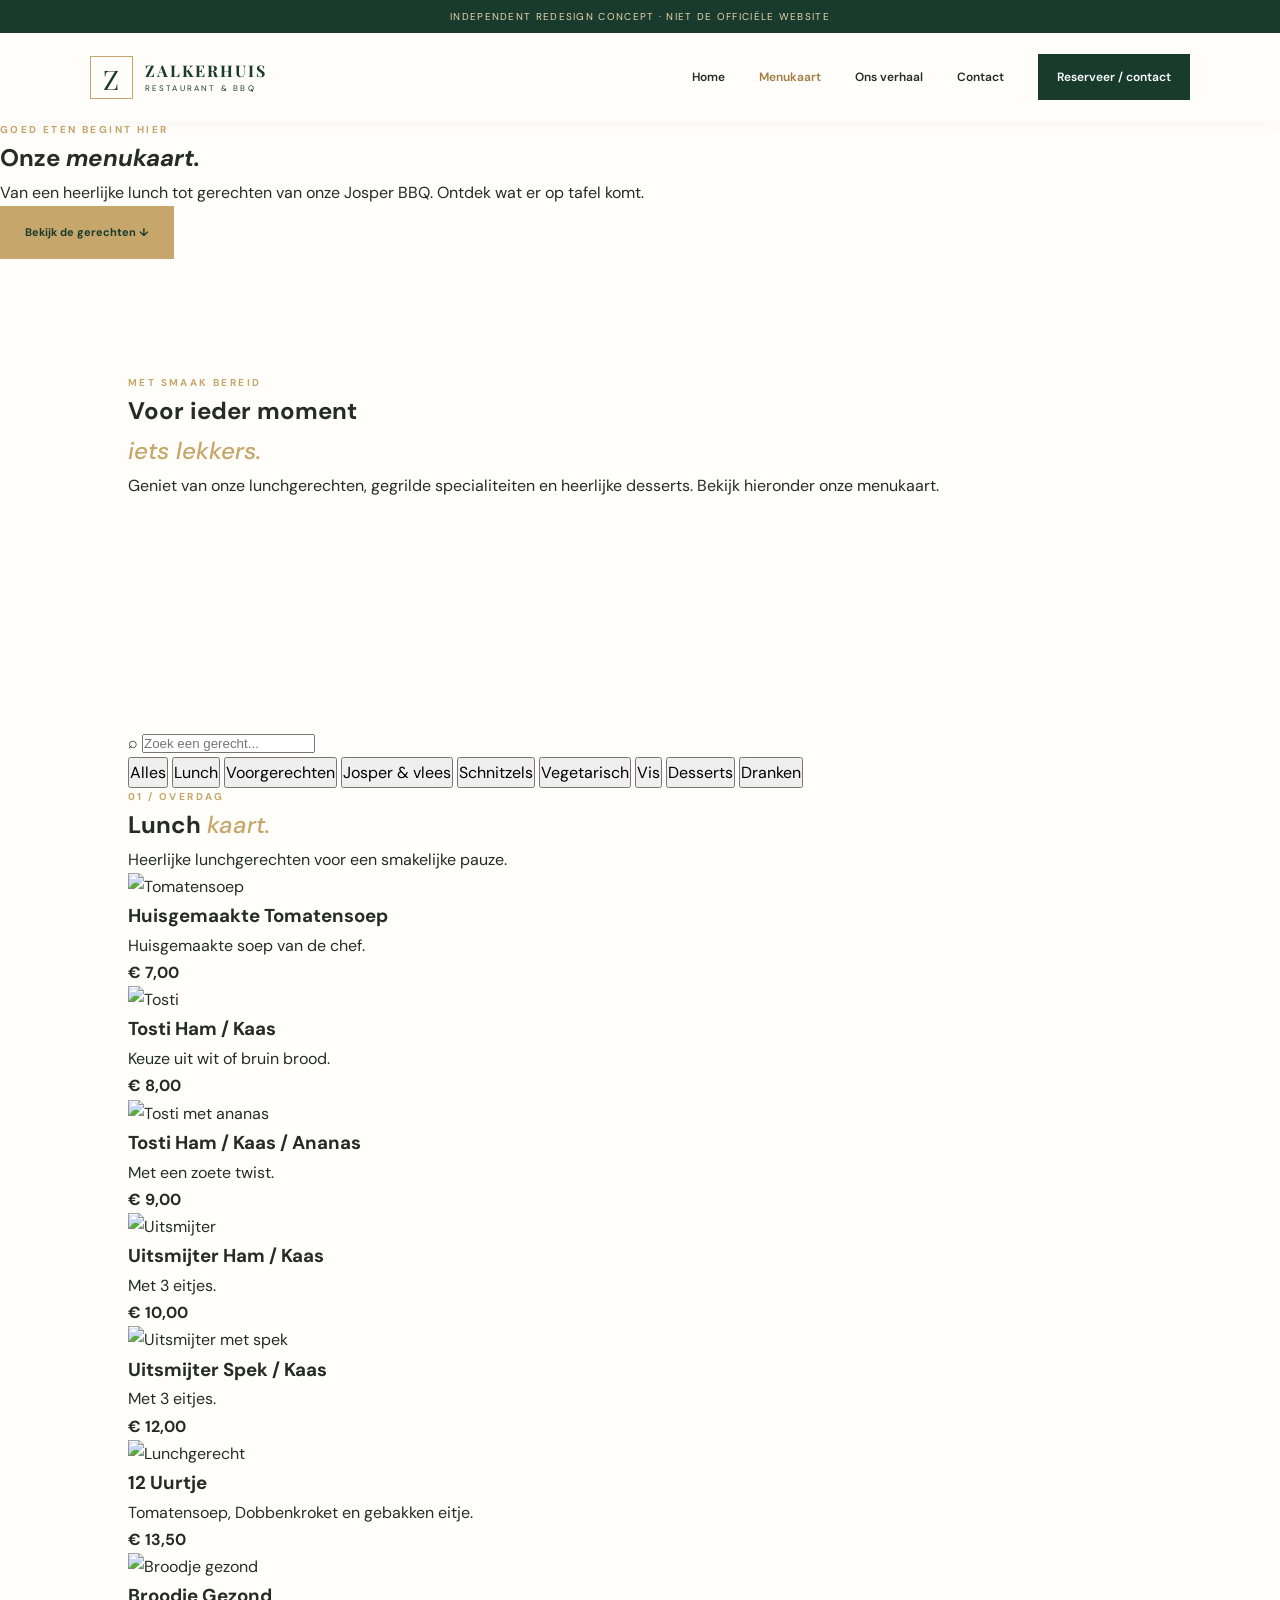
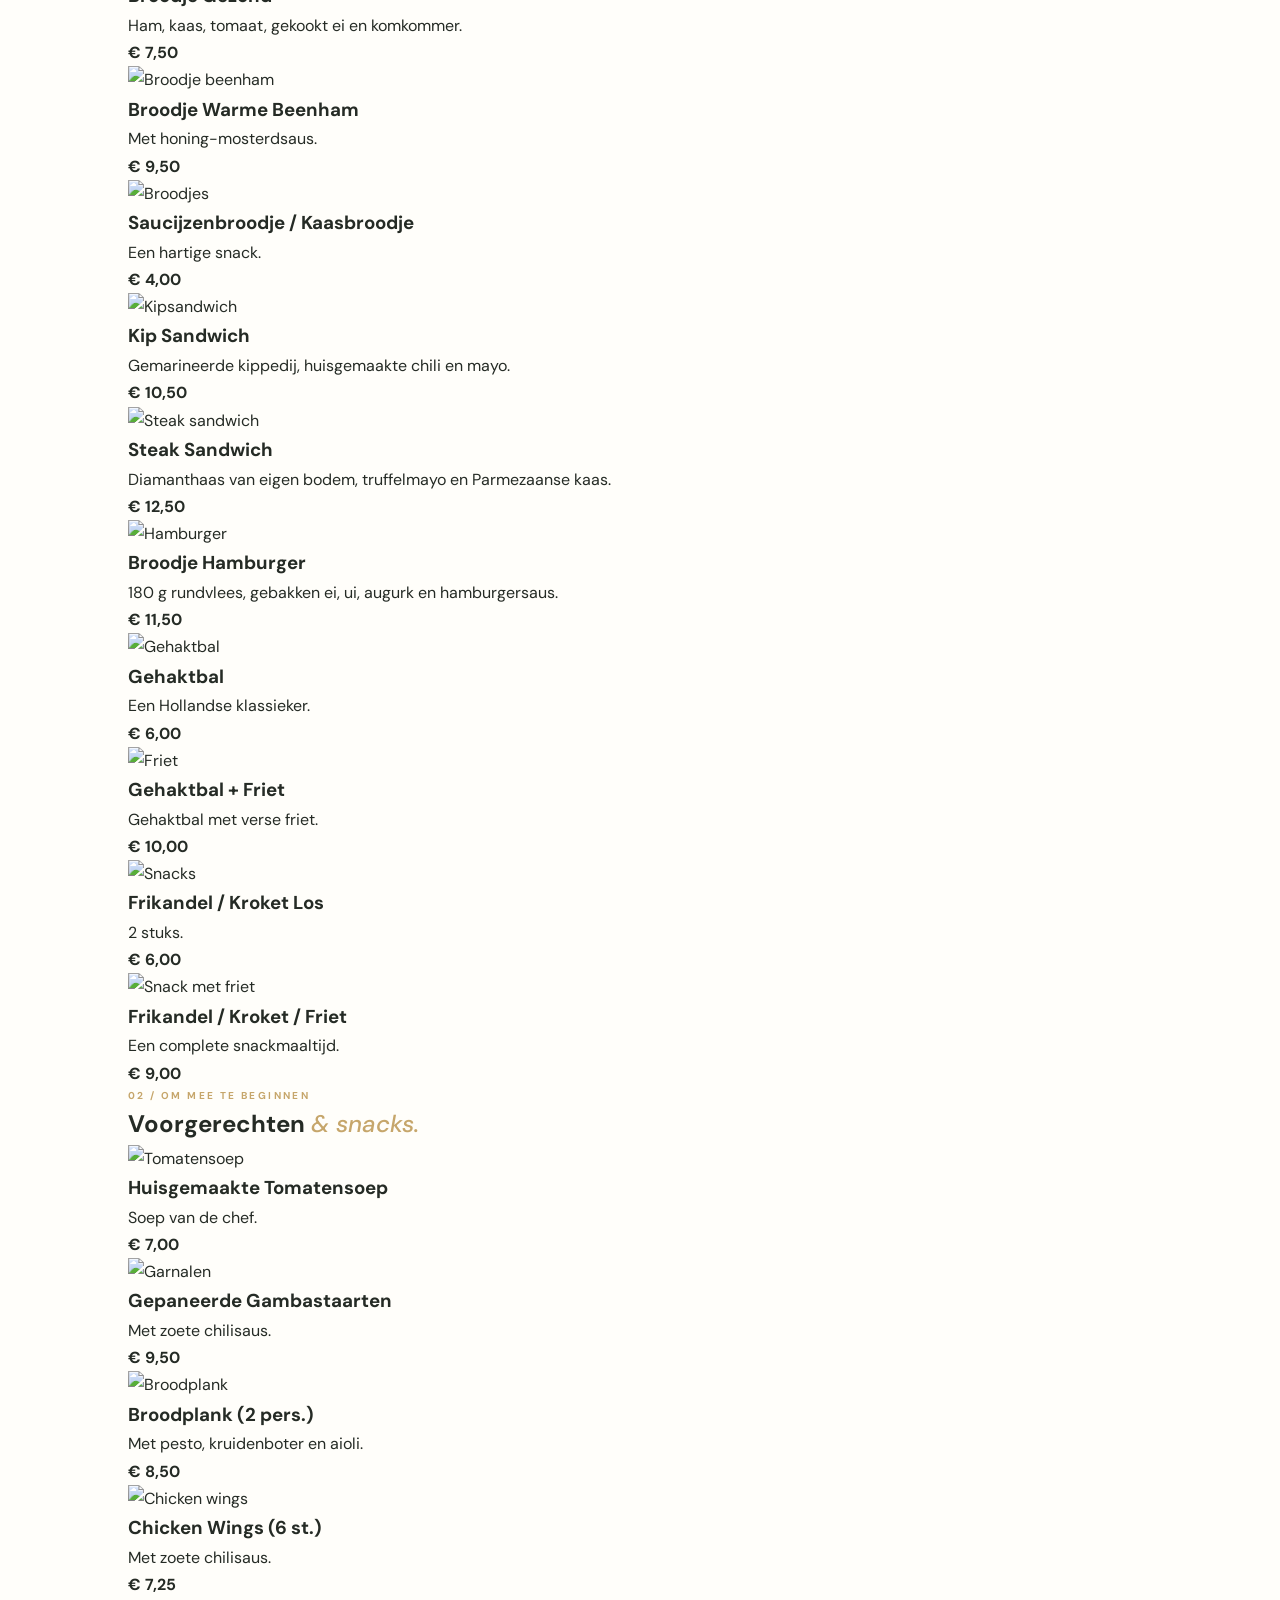
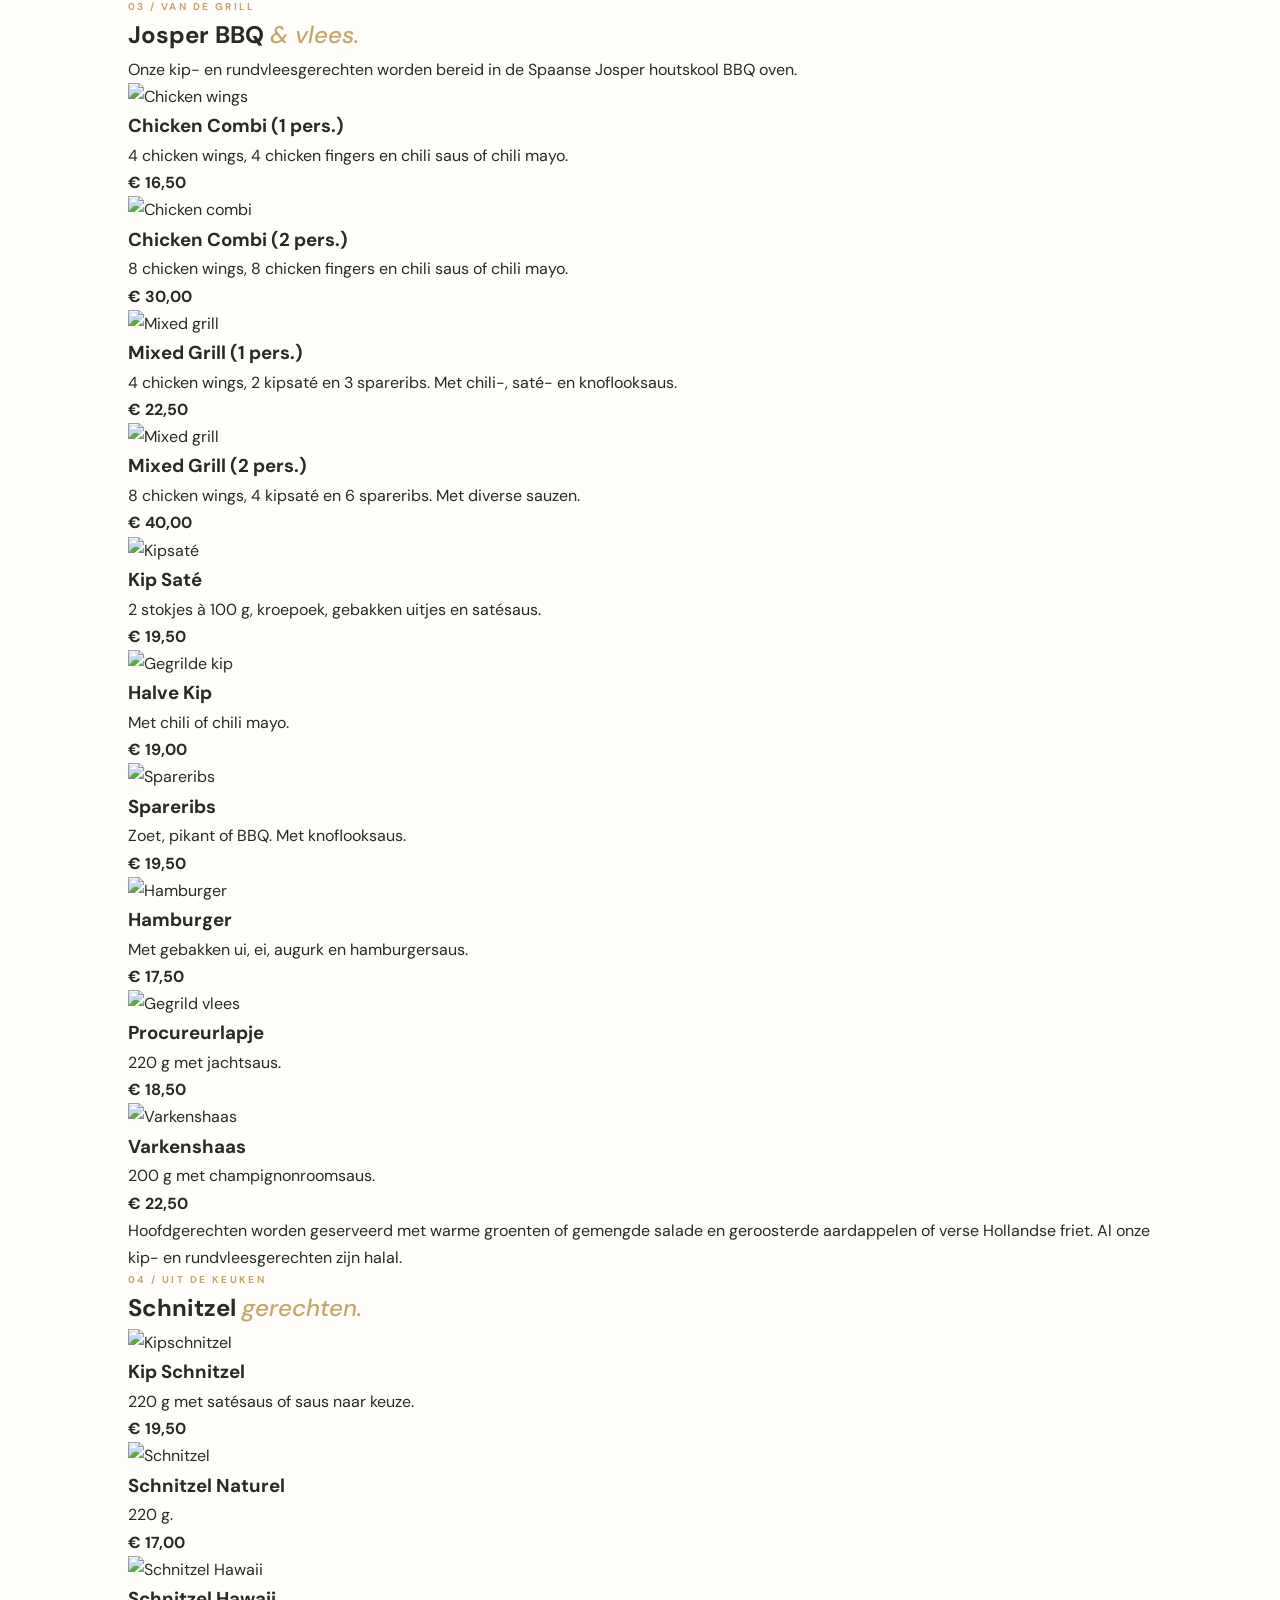
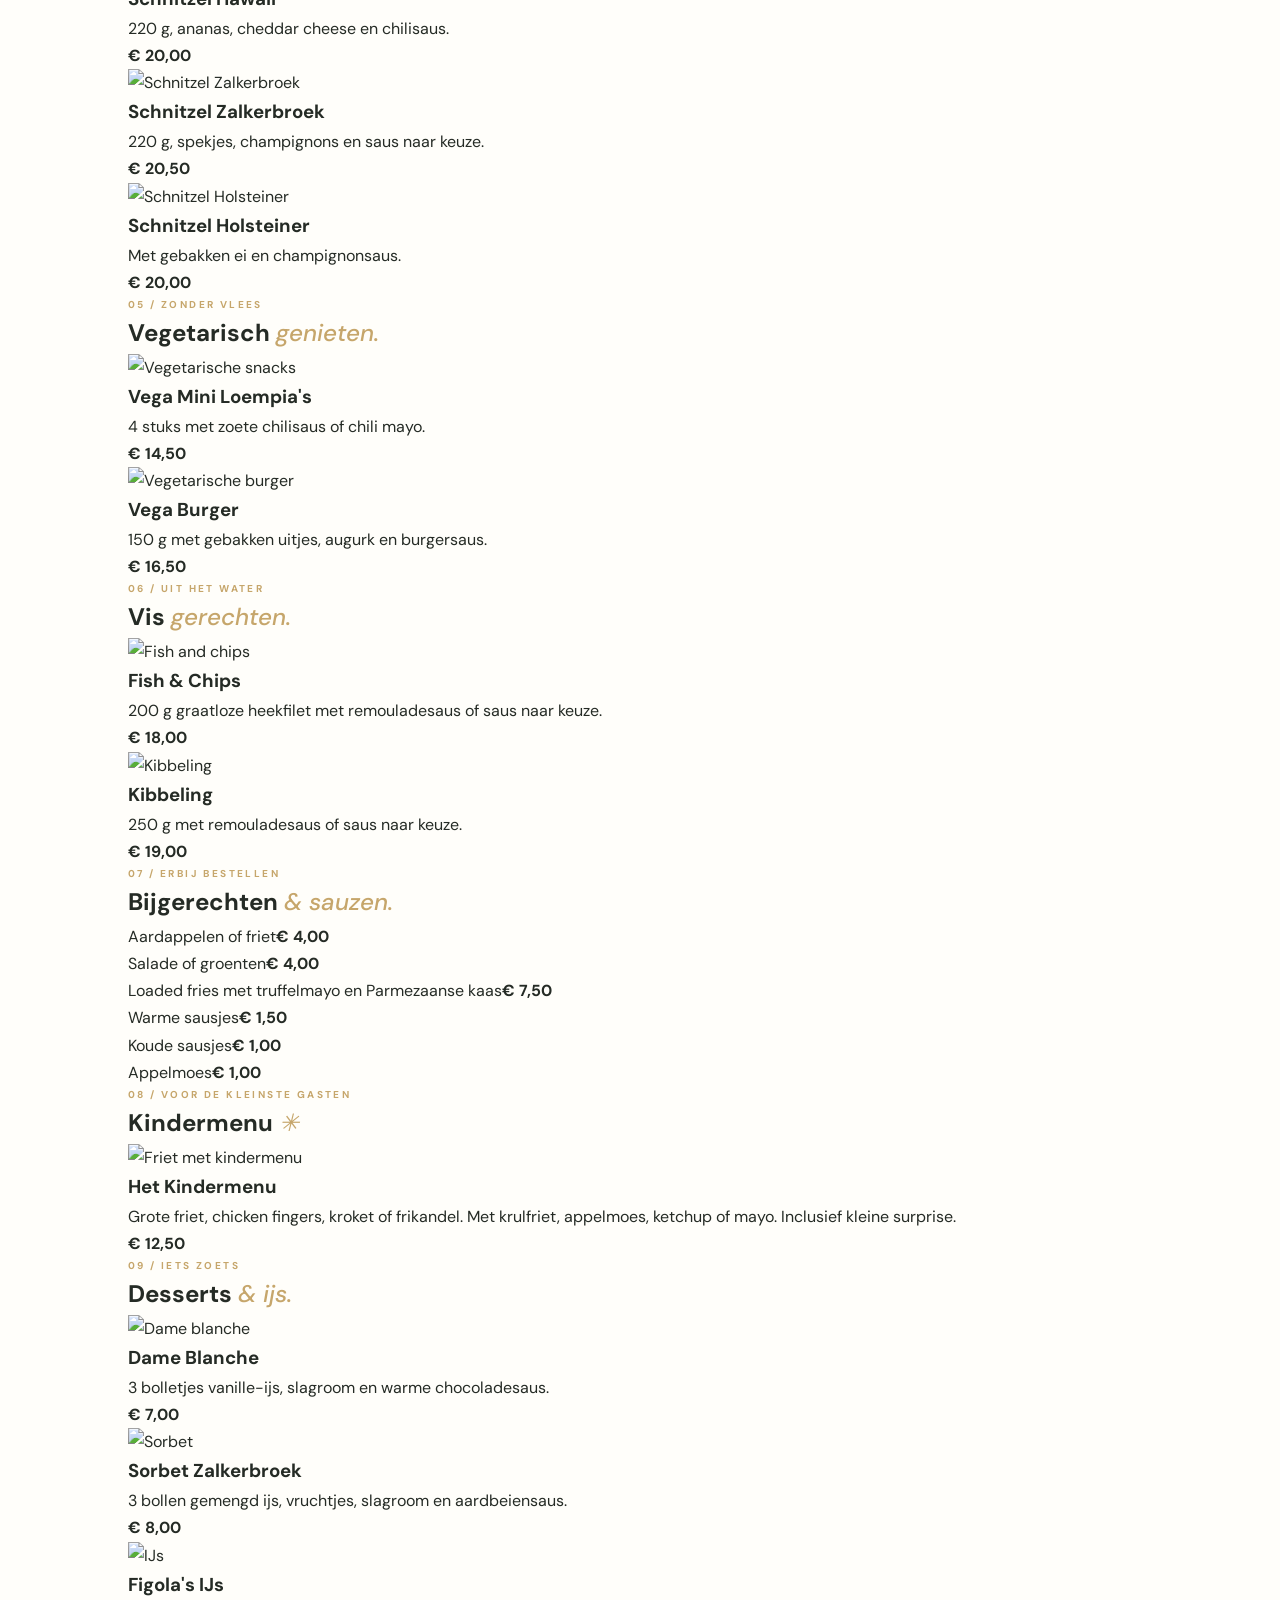
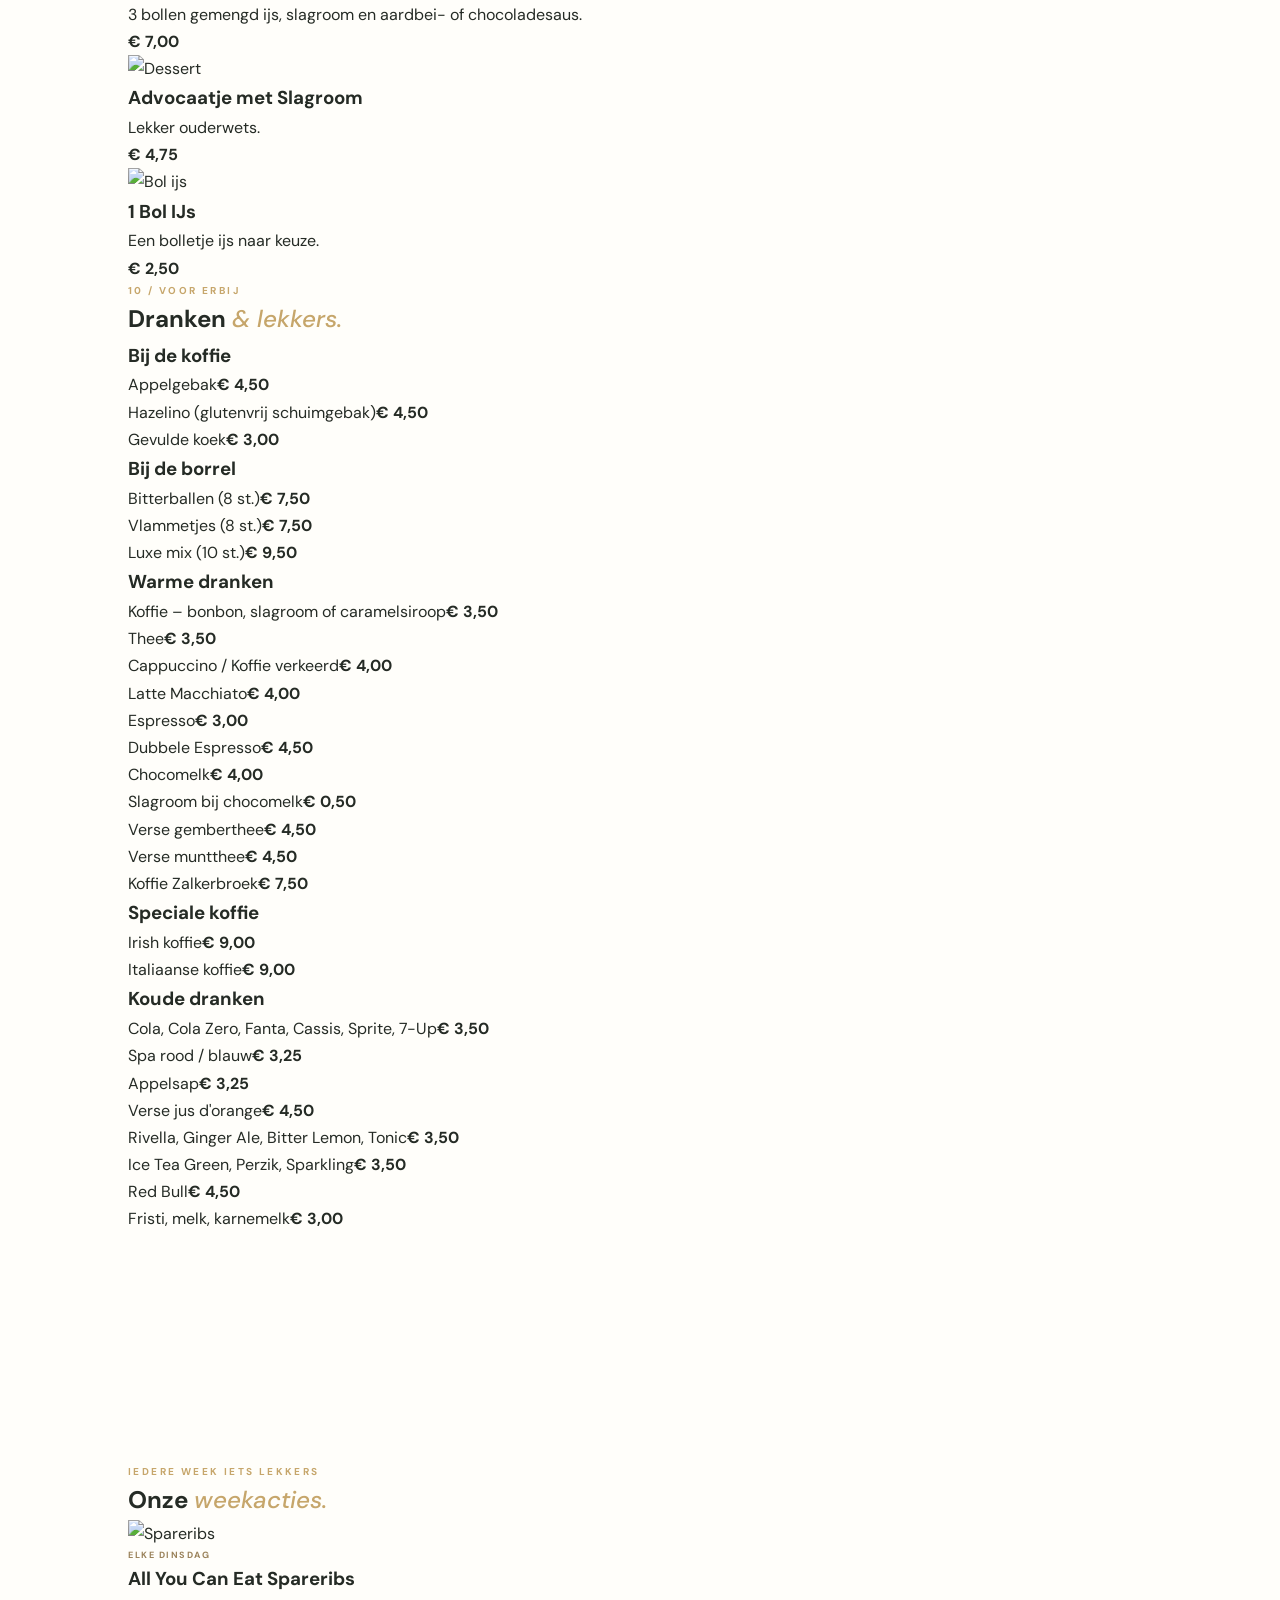
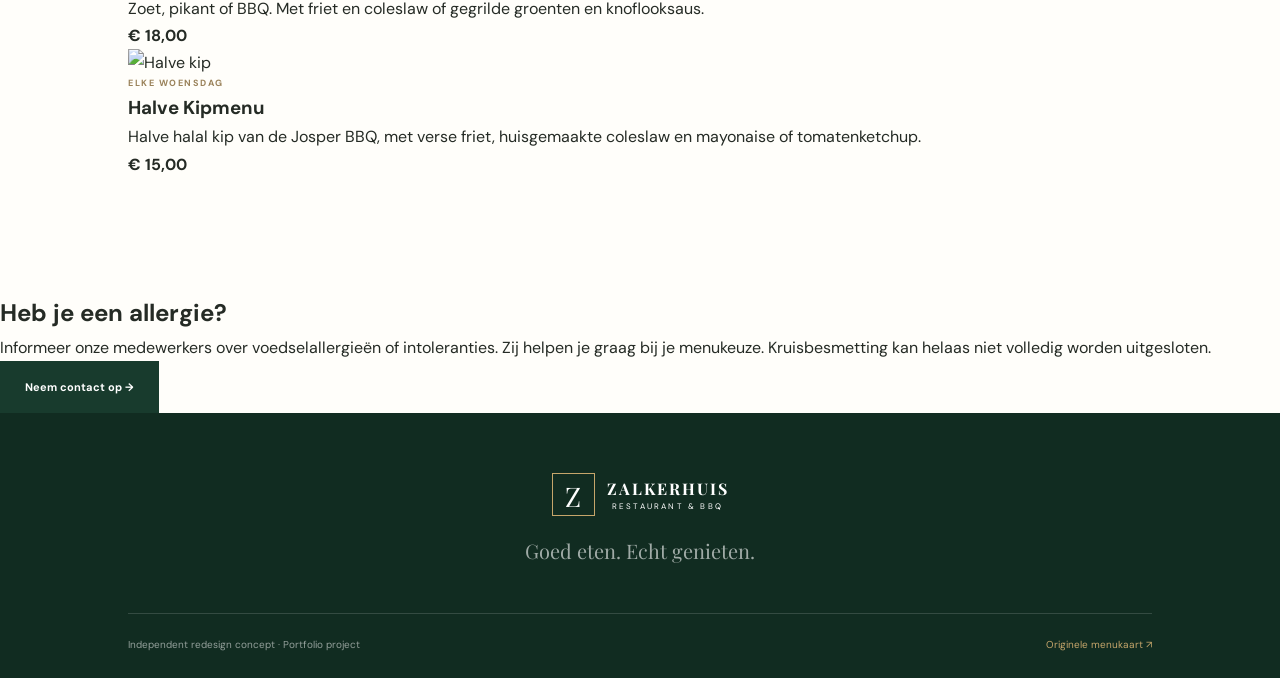
==== menu.html @ 1374c0dd "Create menu.html" ====
<!DOCTYPE html>
<html lang="nl">
<head>
  <meta charset="UTF-8">
  <meta name="viewport" content="width=device-width, initial-scale=1.0">
  <meta name="theme-color" content="#183b2d">
  <meta name="description" content="Bekijk de menukaart van Restaurant Zalkerhuis in Zalk. Lunch, Josper BBQ, schnitzels, vis en desserts.">
  <title>Menukaart | Zalkerhuis</title>

  <link rel="preconnect" href="https://fonts.googleapis.com">
  <link rel="preconnect" href="https://fonts.gstatic.com" crossorigin>
  <link href="https://fonts.googleapis.com/css2?family=DM+Sans:wght@400;500;600;700&family=Playfair+Display:wght@500;600;700&display=swap" rel="stylesheet">

  <link rel="stylesheet" href="css/style.css">
  <script src="js/script.js" defer></script>
</head>

<body>

  <div class="concept-notice">
    Independent redesign concept · Niet de officiële website
  </div>

  <header class="header">
    <a href="index.html" class="logo">
      <span class="logo-mark">Z</span>
      <span class="logo-text">
        <strong>ZALKERHUIS</strong>
        <small>RESTAURANT & BBQ</small>
      </span>
    </a>

    <button class="menu-toggle" aria-label="Menu openen"
      aria-expanded="false" aria-controls="navigation">
      <span></span>
      <span></span>
    </button>

    <nav class="navigation" id="navigation">
      <a href="index.html">Home</a>
      <a href="menu.html" class="active">Menukaart</a>
      <a href="about.html">Ons verhaal</a>
      <a href="contact.html">Contact</a>
      <a class="nav-button" href="contact.html">Reserveer / contact</a>
    </nav>
  </header>

  <main>

    <!-- MENU HERO -->
    <section class="menu-hero">
      <div class="menu-hero-image"></div>
      <div class="menu-hero-overlay"></div>

      <div class="menu-hero-content">
        <span class="section-label">GOED ETEN BEGINT HIER</span>
        <h1>Onze <em>menukaart.</em></h1>
        <p>
          Van een heerlijke lunch tot gerechten van
          onze Josper BBQ. Ontdek wat er op tafel komt.
        </p>
        <a href="#menukaart" class="button button-gold">
          Bekijk de gerechten ↓
        </a>
      </div>
    </section>

    <!-- MENU INTRO -->
    <section class="menu-intro section-padding">
      <span class="section-label">MET SMAAK BEREID</span>
      <h2>Voor ieder moment<br><em>iets lekkers.</em></h2>
      <p>
        Geniet van onze lunchgerechten, gegrilde
        specialiteiten en heerlijke desserts.
        Bekijk hieronder onze menukaart.
      </p>
    </section>

    <!-- MENU -->
    <section class="menu-main section-padding" id="menukaart">

      <div class="menu-toolbar">
        <div class="menu-search">
          <span>⌕</span>
          <input type="search" id="menuSearch"
            placeholder="Zoek een gerecht..."
            aria-label="Zoek een gerecht">
        </div>

        <div class="menu-filters">
          <button class="filter-btn active" data-filter="all">Alles</button>
          <button class="filter-btn" data-filter="lunch">Lunch</button>
          <button class="filter-btn" data-filter="starters">Voorgerechten</button>
          <button class="filter-btn" data-filter="josper">Josper & vlees</button>
          <button class="filter-btn" data-filter="schnitzel">Schnitzels</button>
          <button class="filter-btn" data-filter="vegetarian">Vegetarisch</button>
          <button class="filter-btn" data-filter="fish">Vis</button>
          <button class="filter-btn" data-filter="dessert">Desserts</button>
          <button class="filter-btn" data-filter="drinks">Dranken</button>
        </div>
      </div>

      <!-- LUNCH -->
      <div class="menu-category" id="lunch" data-category="lunch">
        <div class="category-heading">
          <span class="section-label">01 / OVERDAG</span>
          <h2>Lunch <em>kaart.</em></h2>
          <p>Heerlijke lunchgerechten voor een smakelijke pauze.</p>
        </div>

        <div class="menu-grid">

          <article class="menu-card" data-name="huisgemaakte tomatensoep">
            <img src="https://images.unsplash.com/photo-1547592180-85f173990554?w=600&q=80" alt="Tomatensoep">
            <div class="menu-card-content">
              <h3>Huisgemaakte Tomatensoep</h3>
              <p>Huisgemaakte soep van de chef.</p>
              <strong>€ 7,00</strong>
            </div>
          </article>

          <article class="menu-card" data-name="tosti ham kaas">
            <img src="https://images.unsplash.com/photo-1528735602780-2552fd46c7af?w=600&q=80" alt="Tosti">
            <div class="menu-card-content">
              <h3>Tosti Ham / Kaas</h3>
              <p>Keuze uit wit of bruin brood.</p>
              <strong>€ 8,00</strong>
            </div>
          </article>

          <article class="menu-card" data-name="tosti ham kaas ananas">
            <img src="https://images.unsplash.com/photo-1528735602780-2552fd46c7af?w=600&q=80" alt="Tosti met ananas">
            <div class="menu-card-content">
              <h3>Tosti Ham / Kaas / Ananas</h3>
              <p>Met een zoete twist.</p>
              <strong>€ 9,00</strong>
            </div>
          </article>

          <article class="menu-card" data-name="uitsmijter ham kaas">
            <img src="https://images.unsplash.com/photo-1525351484163-7529414344d8?w=600&q=80" alt="Uitsmijter">
            <div class="menu-card-content">
              <h3>Uitsmijter Ham / Kaas</h3>
              <p>Met 3 eitjes.</p>
              <strong>€ 10,00</strong>
            </div>
          </article>

          <article class="menu-card" data-name="uitsmijter spek kaas">
            <img src="https://images.unsplash.com/photo-1525351484163-7529414344d8?w=600&q=80" alt="Uitsmijter met spek">
            <div class="menu-card-content">
              <h3>Uitsmijter Spek / Kaas</h3>
              <p>Met 3 eitjes.</p>
              <strong>€ 12,00</strong>
            </div>
          </article>

          <article class="menu-card" data-name="12 uurtje">
            <img src="https://images.unsplash.com/photo-1547592180-85f173990554?w=600&q=80" alt="Lunchgerecht">
            <div class="menu-card-content">
              <h3>12 Uurtje</h3>
              <p>Tomatensoep, Dobbenkroket en gebakken eitje.</p>
              <strong>€ 13,50</strong>
            </div>
          </article>

          <article class="menu-card" data-name="broodje gezond">
            <img src="https://images.unsplash.com/photo-1553909489-cd47e0ef937f?w=600&q=80" alt="Broodje gezond">
            <div class="menu-card-content">
              <h3>Broodje Gezond</h3>
              <p>Ham, kaas, tomaat, gekookt ei en komkommer.</p>
              <strong>€ 7,50</strong>
            </div>
          </article>

          <article class="menu-card" data-name="broodje warme beenham">
            <img src="https://images.unsplash.com/photo-1553909489-cd47e0ef937f?w=600&q=80" alt="Broodje beenham">
            <div class="menu-card-content">
              <h3>Broodje Warme Beenham</h3>
              <p>Met honing-mosterdsaus.</p>
              <strong>€ 9,50</strong>
            </div>
          </article>

          <article class="menu-card" data-name="saucijzenbroodje kaasbroodje">
            <img src="https://images.unsplash.com/photo-1509440159596-0249088772ff?w=600&q=80" alt="Broodjes">
            <div class="menu-card-content">
              <h3>Saucijzenbroodje / Kaasbroodje</h3>
              <p>Een hartige snack.</p>
              <strong>€ 4,00</strong>
            </div>
          </article>

          <article class="menu-card" data-name="kip sandwich">
            <img src="https://images.unsplash.com/photo-1606755962773-d324e0a13086?w=600&q=80" alt="Kipsandwich">
            <div class="menu-card-content">
              <h3>Kip Sandwich</h3>
              <p>Gemarineerde kippedij, huisgemaakte chili en mayo.</p>
              <strong>€ 10,50</strong>
            </div>
          </article>

          <article class="menu-card" data-name="steak sandwich">
            <img src="https://images.unsplash.com/photo-1553909489-cd47e0ef937f?w=600&q=80" alt="Steak sandwich">
            <div class="menu-card-content">
              <h3>Steak Sandwich</h3>
              <p>Diamanthaas van eigen bodem, truffelmayo en Parmezaanse kaas.</p>
              <strong>€ 12,50</strong>
            </div>
          </article>

          <article class="menu-card" data-name="broodje hamburger">
            <img src="https://images.unsplash.com/photo-1568901346375-23c9450c58cd?w=600&q=80" alt="Hamburger">
            <div class="menu-card-content">
              <h3>Broodje Hamburger</h3>
              <p>180 g rundvlees, gebakken ei, ui, augurk en hamburgersaus.</p>
              <strong>€ 11,50</strong>
            </div>
          </article>

          <article class="menu-card" data-name="gehaktbal">
            <img src="https://images.unsplash.com/photo-1547592180-85f173990554?w=600&q=80" alt="Gehaktbal">
            <div class="menu-card-content">
              <h3>Gehaktbal</h3>
              <p>Een Hollandse klassieker.</p>
              <strong>€ 6,00</strong>
            </div>
          </article>

          <article class="menu-card" data-name="gehaktbal friet">
            <img src="https://images.unsplash.com/photo-1573080496219-bb080dd4f877?w=600&q=80" alt="Friet">
            <div class="menu-card-content">
              <h3>Gehaktbal + Friet</h3>
              <p>Gehaktbal met verse friet.</p>
              <strong>€ 10,00</strong>
            </div>
          </article>

          <article class="menu-card" data-name="frikandel kroket los">
            <img src="https://images.unsplash.com/photo-1573080496219-bb080dd4f877?w=600&q=80" alt="Snacks">
            <div class="menu-card-content">
              <h3>Frikandel / Kroket Los</h3>
              <p>2 stuks.</p>
              <strong>€ 6,00</strong>
            </div>
          </article>

          <article class="menu-card" data-name="frikandel kroket friet">
            <img src="https://images.unsplash.com/photo-1573080496219-bb080dd4f877?w=600&q=80" alt="Snack met friet">
            <div class="menu-card-content">
              <h3>Frikandel / Kroket / Friet</h3>
              <p>Een complete snackmaaltijd.</p>
              <strong>€ 9,00</strong>
            </div>
          </article>

        </div>
      </div>

      <!-- STARTERS -->
      <div class="menu-category" id="starters" data-category="starters">
        <div class="category-heading">
          <span class="section-label">02 / OM MEE TE BEGINNEN</span>
          <h2>Voorgerechten <em>& snacks.</em></h2>
        </div>

        <div class="menu-grid">

          <article class="menu-card" data-name="tomatensoep">
            <img src="https://images.unsplash.com/photo-1547592180-85f173990554?w=600&q=80" alt="Tomatensoep">
            <div class="menu-card-content">
              <h3>Huisgemaakte Tomatensoep</h3>
              <p>Soep van de chef.</p>
              <strong>€ 7,00</strong>
            </div>
          </article>

          <article class="menu-card" data-name="gepaneeerde gamba staarten">
            <img src="https://images.unsplash.com/photo-1565680018434-b513d5e5fd47?w=600&q=80" alt="Garnalen">
            <div class="menu-card-content">
              <h3>Gepaneerde Gambastaarten</h3>
              <p>Met zoete chilisaus.</p>
              <strong>€ 9,50</strong>
            </div>
          </article>

          <article class="menu-card" data-name="broodplank">
            <img src="https://images.unsplash.com/photo-1547592180-85f173990554?w=600&q=80" alt="Broodplank">
            <div class="menu-card-content">
              <h3>Broodplank (2 pers.)</h3>
              <p>Met pesto, kruidenboter en aioli.</p>
              <strong>€ 8,50</strong>
            </div>
          </article>

          <article class="menu-card" data-name="chicken wings">
            <img src="https://images.unsplash.com/photo-1608039829572-78524f79c4c7?w=600&q=80" alt="Chicken wings">
            <div class="menu-card-content">
              <h3>Chicken Wings (6 st.)</h3>
              <p>Met zoete chilisaus.</p>
              <strong>€ 7,25</strong>
            </div>
          </article>

        </div>
      </div>

      <!-- JOSPER AND MEAT -->
      <div class="menu-category" id="josper" data-category="josper">
        <div class="category-heading">
          <span class="section-label">03 / VAN DE GRILL</span>
          <h2>Josper BBQ <em>& vlees.</em></h2>
          <p>Onze kip- en rundvleesgerechten worden bereid in de Spaanse Josper houtskool BBQ oven.</p>
        </div>

        <div class="menu-grid">

          <article class="menu-card" data-name="chicken combi 1 persoon">
            <img src="https://images.unsplash.com/photo-1608039829572-78524f79c4c7?w=600&q=80" alt="Chicken wings">
            <div class="menu-card-content">
              <h3>Chicken Combi (1 pers.)</h3>
              <p>4 chicken wings, 4 chicken fingers en chili saus of chili mayo.</p>
              <strong>€ 16,50</strong>
            </div>
          </article>

          <article class="menu-card" data-name="chicken combi 2 personen">
            <img src="https://images.unsplash.com/photo-1608039829572-78524f79c4c7?w=600&q=80" alt="Chicken combi">
            <div class="menu-card-content">
              <h3>Chicken Combi (2 pers.)</h3>
              <p>8 chicken wings, 8 chicken fingers en chili saus of chili mayo.</p>
              <strong>€ 30,00</strong>
            </div>
          </article>

          <article class="menu-card" data-name="mixed grill 1 persoon">
            <img src="https://images.unsplash.com/photo-1544025162-d76694265947?w=600&q=80" alt="Mixed grill">
            <div class="menu-card-content">
              <h3>Mixed Grill (1 pers.)</h3>
              <p>4 chicken wings, 2 kipsaté en 3 spareribs. Met chili-, saté- en knoflooksaus.</p>
              <strong>€ 22,50</strong>
            </div>
          </article>

          <article class="menu-card" data-name="mixed grill 2 personen">
            <img src="https://images.unsplash.com/photo-1544025162-d76694265947?w=600&q=80" alt="Mixed grill">
            <div class="menu-card-content">
              <h3>Mixed Grill (2 pers.)</h3>
              <p>8 chicken wings, 4 kipsaté en 6 spareribs. Met diverse sauzen.</p>
              <strong>€ 40,00</strong>
            </div>
          </article>

          <article class="menu-card" data-name="kip sate">
            <img src="https://images.unsplash.com/photo-1529563021893-cc83c992d75d?w=600&q=80" alt="Kipsaté">
            <div class="menu-card-content">
              <h3>Kip Saté</h3>
              <p>2 stokjes à 100 g, kroepoek, gebakken uitjes en satésaus.</p>
              <strong>€ 19,50</strong>
            </div>
          </article>

          <article class="menu-card" data-name="halve kip">
            <img src="https://images.unsplash.com/photo-1532550907401-a500c9a57435?w=600&q=80" alt="Gegrilde kip">
            <div class="menu-card-content">
              <h3>Halve Kip</h3>
              <p>Met chili of chili mayo.</p>
              <strong>€ 19,00</strong>
            </div>
          </article>

          <article class="menu-card" data-name="spareribs">
            <img src="https://images.unsplash.com/photo-1544025162-d76694265947?w=600&q=80" alt="Spareribs">
            <div class="menu-card-content">
              <h3>Spareribs</h3>
              <p>Zoet, pikant of BBQ. Met knoflooksaus.</p>
              <strong>€ 19,50</strong>
            </div>
          </article>

          <article class="menu-card" data-name="hamburger">
            <img src="https://images.unsplash.com/photo-1568901346375-23c9450c58cd?w=600&q=80" alt="Hamburger">
            <div class="menu-card-content">
              <h3>Hamburger</h3>
              <p>Met gebakken ui, ei, augurk en hamburgersaus.</p>
              <strong>€ 17,50</strong>
            </div>
          </article>

          <article class="menu-card" data-name="procureur lapje">
            <img src="https://images.unsplash.com/photo-1544025162-d76694265947?w=600&q=80" alt="Gegrild vlees">
            <div class="menu-card-content">
              <h3>Procureurlapje</h3>
              <p>220 g met jachtsaus.</p>
              <strong>€ 18,50</strong>
            </div>
          </article>

          <article class="menu-card" data-name="varkenshaas">
            <img src="https://images.unsplash.com/photo-1544025162-d76694265947?w=600&q=80" alt="Varkenshaas">
            <div class="menu-card-content">
              <h3>Varkenshaas</h3>
              <p>200 g met champignonroomsaus.</p>
              <strong>€ 22,50</strong>
            </div>
          </article>

        </div>
        <p class="menu-footnote">
          Hoofdgerechten worden geserveerd met warme groenten
          of gemengde salade en geroosterde aardappelen of verse Hollandse friet.
          Al onze kip- en rundvleesgerechten zijn halal.
        </p>
      </div>

      <!-- SCHNITZELS -->
      <div class="menu-category" id="schnitzels" data-category="schnitzel">
        <div class="category-heading">
          <span class="section-label">04 / UIT DE KEUKEN</span>
          <h2>Schnitzel <em>gerechten.</em></h2>
        </div>

        <div class="menu-grid">

          <article class="menu-card" data-name="kip schnitzel">
            <img src="https://images.unsplash.com/photo-1604908176997-125f25cc6f3d?w=600&q=80" alt="Kipschnitzel">
            <div class="menu-card-content">
              <h3>Kip Schnitzel</h3>
              <p>220 g met satésaus of saus naar keuze.</p>
              <strong>€ 19,50</strong>
            </div>
          </article>

          <article class="menu-card" data-name="schnitzel naturel">
            <img src="https://images.unsplash.com/photo-1604908176997-125f25cc6f3d?w=600&q=80" alt="Schnitzel">
            <div class="menu-card-content">
              <h3>Schnitzel Naturel</h3>
              <p>220 g.</p>
              <strong>€ 17,00</strong>
            </div>
          </article>

          <article class="menu-card" data-name="schnitzel hawaii">
            <img src="https://images.unsplash.com/photo-1604908176997-125f25cc6f3d?w=600&q=80" alt="Schnitzel Hawaii">
            <div class="menu-card-content">
              <h3>Schnitzel Hawaii</h3>
              <p>220 g, ananas, cheddar cheese en chilisaus.</p>
              <strong>€ 20,00</strong>
            </div>
          </article>

          <article class="menu-card" data-name="schnitzel zalkerbroek">
            <img src="https://images.unsplash.com/photo-1604908176997-125f25cc6f3d?w=600&q=80" alt="Schnitzel Zalkerbroek">
            <div class="menu-card-content">
              <h3>Schnitzel Zalkerbroek</h3>
              <p>220 g, spekjes, champignons en saus naar keuze.</p>
              <strong>€ 20,50</strong>
            </div>
          </article>

          <article class="menu-card" data-name="schnitzel holsteiner">
            <img src="https://images.unsplash.com/photo-1604908176997-125f25cc6f3d?w=600&q=80" alt="Schnitzel Holsteiner">
            <div class="menu-card-content">
              <h3>Schnitzel Holsteiner</h3>
              <p>Met gebakken ei en champignonsaus.</p>
              <strong>€ 20,00</strong>
            </div>
          </article>

        </div>
      </div>

      <!-- VEGETARIAN -->
      <div class="menu-category" id="vegetarian" data-category="vegetarian">
        <div class="category-heading">
          <span class="section-label">05 / ZONDER VLEES</span>
          <h2>Vegetarisch <em>genieten.</em></h2>
        </div>

        <div class="menu-grid">

          <article class="menu-card" data-name="mini vegetarische loempias">
            <img src="https://images.unsplash.com/photo-1544025162-d76694265947?w=600&q=80" alt="Vegetarische snacks">
            <div class="menu-card-content">
              <h3>Vega Mini Loempia's</h3>
              <p>4 stuks met zoete chilisaus of chili mayo.</p>
              <strong>€ 14,50</strong>
            </div>
          </article>

          <article class="menu-card" data-name="vega burger">
            <img src="https://images.unsplash.com/photo-1520072959219-c595dc870360?w=600&q=80" alt="Vegetarische burger">
            <div class="menu-card-content">
              <h3>Vega Burger</h3>
              <p>150 g met gebakken uitjes, augurk en burgersaus.</p>
              <strong>€ 16,50</strong>
            </div>
          </article>

        </div>
      </div>

      <!-- FISH -->
      <div class="menu-category" id="fish" data-category="fish">
        <div class="category-heading">
          <span class="section-label">06 / UIT HET WATER</span>
          <h2>Vis <em>gerechten.</em></h2>
        </div>

        <div class="menu-grid">

          <article class="menu-card" data-name="fish and chips heek filet">
            <img src="https://images.unsplash.com/photo-1579208030886-b937da0925dc?w=600&q=80" alt="Fish and chips">
            <div class="menu-card-content">
              <h3>Fish & Chips</h3>
              <p>200 g graatloze heekfilet met remouladesaus of saus naar keuze.</p>
              <strong>€ 18,00</strong>
            </div>
          </article>

          <article class="menu-card" data-name="kibbeling">
            <img src="https://images.unsplash.com/photo-1579208030886-b937da0925dc?w=600&q=80" alt="Kibbeling">
            <div class="menu-card-content">
              <h3>Kibbeling</h3>
              <p>250 g met remouladesaus of saus naar keuze.</p>
              <strong>€ 19,00</strong>
            </div>
          </article>

        </div>
      </div>

      <!-- SIDES -->
      <div class="menu-category" id="sides" data-category="sides">
        <div class="category-heading">
          <span class="section-label">07 / ERBIJ BESTELLEN</span>
          <h2>Bijgerechten <em>& sauzen.</em></h2>
        </div>

        <div class="simple-menu-list">
          <div><span>Aardappelen of friet</span><strong>€ 4,00</strong></div>
          <div><span>Salade of groenten</span><strong>€ 4,00</strong></div>
          <div><span>Loaded fries met truffelmayo en Parmezaanse kaas</span><strong>€ 7,50</strong></div>
          <div><span>Warme sausjes</span><strong>€ 1,50</strong></div>
          <div><span>Koude sausjes</span><strong>€ 1,00</strong></div>
          <div><span>Appelmoes</span><strong>€ 1,00</strong></div>
        </div>
      </div>

      <!-- CHILDREN -->
      <div class="menu-category" id="kids" data-category="kids">
        <div class="category-heading">
          <span class="section-label">08 / VOOR DE KLEINSTE GASTEN</span>
          <h2>Kindermenu <em>✳</em></h2>
        </div>

        <div class="kids-menu">
          <img src="https://images.unsplash.com/photo-1573080496219-bb080dd4f877?w=700&q=80" alt="Friet met kindermenu">
          <div>
            <h3>Het Kindermenu</h3>
            <p>
              Grote friet, chicken fingers, kroket of frikandel.
              Met krulfriet, appelmoes, ketchup of mayo.
              Inclusief kleine surprise.
            </p>
            <strong>€ 12,50</strong>
          </div>
        </div>
      </div>

      <!-- DESSERTS -->
      <div class="menu-category" id="desserts" data-category="dessert">
        <div class="category-heading">
          <span class="section-label">09 / IETS ZOETS</span>
          <h2>Desserts <em>& ijs.</em></h2>
        </div>

        <div class="menu-grid">

          <article class="menu-card" data-name="dame blanche">
            <img src="https://images.unsplash.com/photo-1563805042-7684c019e1cb?w=600&q=80" alt="Dame blanche">
            <div class="menu-card-content">
              <h3>Dame Blanche</h3>
              <p>3 bolletjes vanille-ijs, slagroom en warme chocoladesaus.</p>
              <strong>€ 7,00</strong>
            </div>
          </article>

          <article class="menu-card" data-name="sorbet zalkerbroek">
            <img src="https://images.unsplash.com/photo-1488900128323-21503983a07e?w=600&q=80" alt="Sorbet">
            <div class="menu-card-content">
              <h3>Sorbet Zalkerbroek</h3>
              <p>3 bollen gemengd ijs, vruchtjes, slagroom en aardbeiensaus.</p>
              <strong>€ 8,00</strong>
            </div>
          </article>

          <article class="menu-card" data-name="figolas ijs">
            <img src="https://images.unsplash.com/photo-1563805042-7684c019e1cb?w=600&q=80" alt="IJs">
            <div class="menu-card-content">
              <h3>Figola's IJs</h3>
              <p>3 bollen gemengd ijs, slagroom en aardbei- of chocoladesaus.</p>
              <strong>€ 7,00</strong>
            </div>
          </article>

          <article class="menu-card" data-name="advocaatje slagroom">
            <img src="https://images.unsplash.com/photo-1488900128323-21503983a07e?w=600&q=80" alt="Dessert">
            <div class="menu-card-content">
              <h3>Advocaatje met Slagroom</h3>
              <p>Lekker ouderwets.</p>
              <strong>€ 4,75</strong>
            </div>
          </article>

          <article class="menu-card" data-name="een bol ijs">
            <img src="https://images.unsplash.com/photo-1563805042-7684c019e1cb?w=600&q=80" alt="Bol ijs">
            <div class="menu-card-content">
              <h3>1 Bol IJs</h3>
              <p>Een bolletje ijs naar keuze.</p>
              <strong>€ 2,50</strong>
            </div>
          </article>

        </div>
      </div>

      <!-- DRINKS -->
      <div class="menu-category" id="drinks" data-category="drinks">
        <div class="category-heading">
          <span class="section-label">10 / VOOR ERBIJ</span>
          <h2>Dranken <em>& lekkers.</em></h2>
        </div>

        <h3 class="drink-subheading">Bij de koffie</h3>
        <div class="simple-menu-list">
          <div><span>Appelgebak</span><strong>€ 4,50</strong></div>
          <div><span>Hazelino (glutenvrij schuimgebak)</span><strong>€ 4,50</strong></div>
          <div><span>Gevulde koek</span><strong>€ 3,00</strong></div>
        </div>

        <h3 class="drink-subheading">Bij de borrel</h3>
        <div class="simple-menu-list">
          <div><span>Bitterballen (8 st.)</span><strong>€ 7,50</strong></div>
          <div><span>Vlammetjes (8 st.)</span><strong>€ 7,50</strong></div>
          <div><span>Luxe mix (10 st.)</span><strong>€ 9,50</strong></div>
        </div>

        <h3 class="drink-subheading">Warme dranken</h3>
        <div class="simple-menu-list">
          <div><span>Koffie – bonbon, slagroom of caramelsiroop</span><strong>€ 3,50</strong></div>
          <div><span>Thee</span><strong>€ 3,50</strong></div>
          <div><span>Cappuccino / Koffie verkeerd</span><strong>€ 4,00</strong></div>
          <div><span>Latte Macchiato</span><strong>€ 4,00</strong></div>
          <div><span>Espresso</span><strong>€ 3,00</strong></div>
          <div><span>Dubbele Espresso</span><strong>€ 4,50</strong></div>
          <div><span>Chocomelk</span><strong>€ 4,00</strong></div>
          <div><span>Slagroom bij chocomelk</span><strong>€ 0,50</strong></div>
          <div><span>Verse gemberthee</span><strong>€ 4,50</strong></div>
          <div><span>Verse muntthee</span><strong>€ 4,50</strong></div>
          <div><span>Koffie Zalkerbroek</span><strong>€ 7,50</strong></div>
        </div>

        <h3 class="drink-subheading">Speciale koffie</h3>
        <div class="simple-menu-list">
          <div><span>Irish koffie</span><strong>€ 9,00</strong></div>
          <div><span>Italiaanse koffie</span><strong>€ 9,00</strong></div>
        </div>

        <h3 class="drink-subheading">Koude dranken</h3>
        <div class="simple-menu-list">
          <div><span>Cola, Cola Zero, Fanta, Cassis, Sprite, 7-Up</span><strong>€ 3,50</strong></div>
          <div><span>Spa rood / blauw</span><strong>€ 3,25</strong></div>
          <div><span>Appelsap</span><strong>€ 3,25</strong></div>
          <div><span>Verse jus d'orange</span><strong>€ 4,50</strong></div>
          <div><span>Rivella, Ginger Ale, Bitter Lemon, Tonic</span><strong>€ 3,50</strong></div>
          <div><span>Ice Tea Green, Perzik, Sparkling</span><strong>€ 3,50</strong></div>
          <div><span>Red Bull</span><strong>€ 4,50</strong></div>
          <div><span>Fristi, melk, karnemelk</span><strong>€ 3,00</strong></div>
        </div>
      </div>

    </section>

    <!-- WEEKLY SPECIALS -->
    <section class="specials section-padding">
      <div class="category-heading">
        <span class="section-label">IEDERE WEEK IETS LEKKERS</span>
        <h2>Onze <em>weekacties.</em></h2>
      </div>

      <div class="special-grid">

        <article class="special-card">
          <img src="https://images.unsplash.com/photo-1544025162-d76694265947?w=800&q=80" alt="Spareribs">
          <div>
            <span class="card-label">ELKE DINSDAG</span>
            <h3>All You Can Eat Spareribs</h3>
            <p>
              Zoet, pikant of BBQ. Met friet en coleslaw
              of gegrilde groenten en knoflooksaus.
            </p>
            <strong>€ 18,00</strong>
          </div>
        </article>

        <article class="special-card">
          <img src="https://images.unsplash.com/photo-1532550907401-a500c9a57435?w=800&q=80" alt="Halve kip">
          <div>
            <span class="card-label">ELKE WOENSDAG</span>
            <h3>Halve Kipmenu</h3>
            <p>
              Halve halal kip van de Josper BBQ,
              met verse friet, huisgemaakte coleslaw
              en mayonaise of tomatenketchup.
            </p>
            <strong>€ 15,00</strong>
          </div>
        </article>

      </div>
    </section>

    <!-- MENU NOTICE -->
    <section class="menu-notice">
      <h2>Heb je een allergie?</h2>
      <p>
        Informeer onze medewerkers over voedselallergieën
        of intoleranties. Zij helpen je graag bij je menukeuze.
        Kruisbesmetting kan helaas niet volledig worden uitgesloten.
      </p>
      <a href="contact.html" class="button button-green">Neem contact op →</a>
    </section>

  </main>

  <footer class="footer">
    <a href="index.html" class="logo footer-logo">
      <span class="logo-mark">Z</span>
      <span class="logo-text">
        <strong>ZALKERHUIS</strong>
        <small>RESTAURANT & BBQ</small>
      </span>
    </a>

    <p>Goed eten. Echt genieten.</p>

    <div class="footer-bottom">
      <span>Independent redesign concept · Portfolio project</span>
      <a href="https://www.zalkerhuis.nl/menukaart/">Originele menukaart ↗</a>
    </div>
  </footer>

</body>
</html>
---- css/style.css ----
/* =====================================
   ZALKERHUIS - PREMIUM WEBSITE DESIGN
   Independent redesign concept
===================================== */

:root {
  --green: #183b2d;
  --green-light: #28533f;
  --cream: #f7f5ed;
  --white: #fffefa;
  --gold: #c6a66b;
  --text: #252b25;
  --muted: #777c72;
  --serif: "Playfair Display", Georgia, serif;
  --sans: "DM Sans", Arial, sans-serif;
}

* {
  margin: 0;
  padding: 0;
  box-sizing: border-box;
}

html {
  scroll-behavior: smooth;
  scroll-padding-top: 90px;
}

body {
  background: var(--white);
  color: var(--text);
  font-family: var(--sans);
  line-height: 1.7;
  overflow-x: hidden;
}

a {
  color: inherit;
  text-decoration: none;
}

button {
  font: inherit;
}

img {
  max-width: 100%;
  display: block;
}

.concept-notice {
  background: var(--green);
  color: #e8d5ad;
  text-align: center;
  padding: 8px 12px;
  font-size: 10px;
  letter-spacing: 1.3px;
  text-transform: uppercase;
}

/* HEADER */

.header {
  height: 88px;
  padding: 0 7%;
  display: flex;
  align-items: center;
  justify-content: space-between;
  background: var(--white);
  position: sticky;
  top: 0;
  z-index: 1000;
  box-shadow: 0 3px 20px rgba(0,0,0,.035);
}

.logo {
  display: flex;
  align-items: center;
  gap: 12px;
  color: var(--green);
}

.logo-mark {
  width: 43px;
  height: 43px;
  display: grid;
  place-items: center;
  border: 1px solid var(--gold);
  font-family: var(--serif);
  font-size: 27px;
}

.logo-text {
  display: flex;
  flex-direction: column;
  line-height: 1.4;
}

.logo-text strong {
  font-family: var(--serif);
  letter-spacing: 2px;
  font-size: 16px;
}

.logo-text small {
  font-size: 8px;
  letter-spacing: 2.2px;
}

.navigation {
  display: flex;
  align-items: center;
  gap: 34px;
}

.navigation a {
  font-size: 12px;
  font-weight: 600;
  transition: color .3s;
}

.navigation a:hover,
.navigation a.active {
  color: #a17b40;
}

.navigation .nav-button {
  background: var(--green);
  color: white;
  padding: 13px 19px;
  transition: background .3s;
}

.navigation .nav-button:hover {
  background: var(--gold);
  color: var(--green);
}

.menu-toggle {
  display: none;
}

/* HERO */

.hero {
  min-height: 680px;
  height: min(780px, 88vh);
  position: relative;
  display: flex;
  align-items: center;
  overflow: hidden;
  background: #24392c;
  color: white;
}

.hero-image,
.hero-overlay {
  position: absolute;
  inset: 0;
}

.hero-image {
  background:
    url("https://images.unsplash.com/photo-1555939594-58d7cb561ad1?w=1800&q=85")
    center 55% / cover;
  animation: heroZoom 16s ease-in-out infinite alternate;
}

.hero-overlay {
  background: linear-gradient(
    90deg,
    rgba(10,24,17,.88) 0%,
    rgba(10,24,17,.64) 48%,
    rgba(10,24,17,.12) 100%
  );
}

@keyframes heroZoom {
  from { transform: scale(1); }
  to { transform: scale(1.07); }
}

.hero-content {
  position: relative;
  z-index: 2;
  width: 700px;
  max-width: 85%;
  margin-left: 11%;
  padding: 70px 0;
  animation: fadeUp 1s ease both;
}

@keyframes fadeUp {
  from {
    opacity: 0;
    transform: translateY(25px);
  }
  to {
    opacity: 1;
    transform: translateY(0);
  }
}

.eyebrow,
.section-label {
  display: flex;
  align-items: center;
  gap: 12px;
  color: var(--gold);
  font-size: 10px;
  font-weight: 700;
  letter-spacing: 2.4px;
}

.eyebrow-line {
  width: 35px;
  height: 1px;
  background: var(--gold);
}

.hero h1 {
  font-family: var(--serif);
  font-size: clamp(55px, 7.5vw, 96px);
  font-weight: 500;
  line-height: 1.12;
  margin: 26px 0;
  letter-spacing: -2px;
}

.hero h1 em,
h2 em {
  color: var(--gold);
  font-weight: 500;
}

.hero-content > p {
  max-width: 450px;
  color: rgba(255,255,255,.78);
  font-size: 15px;
  line-height: 1.9;
}

.hero-actions {
  display: flex;
  flex-wrap: wrap;
  gap: 14px;
  margin-top: 34px;
}

.button {
  display: inline-flex;
  align-items: center;
  justify-content: center;
  gap: 18px;
  padding: 16px 24px;
  font-size: 11px;
  font-weight: 700;
  transition: .3s ease;
  cursor: pointer;
  border: 1px solid transparent;
  min-height: 50px;
}

.button-gold {
  background: var(--gold);
  color: var(--green);
}

.button-gold:hover {
  background: white;
  transform: translateY(-3px);
}

.button-outline {
  color: white;
  border-color: rgba(255,255,255,.55);
}

.button-outline:hover {
  background: white;
  color: var(--green);
}

.hero-note {
  display: flex;
  align-items: center;
  gap: 10px;
  margin-top: 43px;
  font-size: 10px;
  color: rgba(255,255,255,.75);
  letter-spacing: 1px;
}

.status-dot {
  width: 7px;
  height: 7px;
  border-radius: 50%;
  background: var(--gold);
}

.hero-side-label {
  position: absolute;
  right: 4%;
  top: 50%;
  writing-mode: vertical-rl;
  letter-spacing: 4px;
  font-size: 9px;
  color: rgba(255,255,255,.7);
}

.scroll-cue {
  position: absolute;
  bottom: 32px;
  left: 11%;
  display: flex;
  align-items: center;
  gap: 15px;
  font-size: 8px;
  letter-spacing: 2px;
  color: rgba(255,255,255,.65);
}

.scroll-line {
  height: 1px;
  width: 50px;
  background: var(--gold);
}

/* INTRO */

.section-padding {
  padding: 115px 10%;
}

.intro {
  display: grid;
  grid-template-columns: 1fr 1fr;
  align-items: center;
  gap: 90px;
}

.intro-copy h2,
.section-heading h2,
.experience-copy h2,
.visit-copy h2 {
  font-family: var(--serif);
  font-size: clamp(40px, 5vw, 62px);
  font-weight: 500;
  line-height: 1.2;
  margin: 23px 0;
  color: var(--green);
  letter-spacing: -1.5px;
}

.intro-copy h2 em,
.section-heading h2 em,
.visit-copy h2 em {
  color: #a17b40;
}

.intro-copy > p,
.experience-copy > p,
.visit-copy > p {
  color: var(--muted);
  font-size: 14px;
  line-height: 2;
  max-width: 480px;
}

.text-link {
  display: inline-flex;
  gap: 15px;
  align-items: center;
  margin-top: 26px;
  padding-bottom: 6px;
  border-bottom: 1px solid var(--gold);
  color: var(--green);
  font-size: 12px;
  font-weight: 700;
}

.text-link span {
  transition: transform .3s;
}

.text-link:hover span {
  transform: translateX(6px);
}

.intro-visual {
  position: relative;
  padding: 0 25px 40px 0;
}

.intro-image {
  min-height: 470px;
  background:
    url("https://images.unsplash.com/photo-1544025162-d76694265947?w=900&q=85")
    center / cover;
}

.image-caption {
  position: absolute;
  bottom: 0;
  right: 0;
  width: 65%;
  padding: 24px;
  background: var(--green);
  color: white;
}

.image-caption span,
.image-caption strong {
  display: block;
}

.image-caption span {
  color: var(--gold);
  font-size: 9px;
  letter-spacing: 2px;
}

.image-caption strong {
  font-family: var(--serif);
  font-size: 21px;
  font-weight: 500;
  margin-top: 5px;
}

.round-stamp {
  position: absolute;
  top: 28px;
  left: -35px;
  background: var(--gold);
  color: var(--green);
  border-radius: 50%;
  width: 105px;
  height: 105px;
  display: flex;
  flex-direction: column;
  align-items: center;
  justify-content: center;
  font-size: 8px;
  font-weight: 700;
  letter-spacing: 1px;
}

.stamp-star {
  font-size: 23px;
}

/* FOOD SECTION */

.food-section {
  background: var(--cream);
}

.section-heading {
  display: flex;
  justify-content: space-between;
  align-items: end;
  margin-bottom: 50px;
}

.section-heading h2 {
  margin-bottom: 0;
}

.food-grid {
  display: grid;
  grid-template-columns: repeat(3, 1fr);
  gap: 25px;
}

.food-card {
  min-width: 0;
}

.food-image {
  position: relative;
  height: 330px;
  background-position: center;
  background-size: cover;
  overflow: hidden;
}

.food-image::after {
  content: "";
  position: absolute;
  inset: 0;
  background: linear-gradient(transparent 60%, rgba(0,0,0,.25));
  transition: .4s;
}

.food-card:hover .food-image::after {
  background: rgba(0,0,0,.15);
}

.food-card:hover .food-image {
  background-size: auto, cover;
}

.food-lunch {
  background-image:
    url("https://images.unsplash.com/photo-1525351484163-7529414344d8?w=700&q=85");
}

.food-bbq {
  background-image:
    url("https://images.unsplash.com/photo-1544025162-d76694265947?w=700&q=85");
}

.food-dessert {
  background-image:
    url("https://images.unsplash.com/photo-1563805042-7684c019e1cb?w=700&q=85");
}

.food-number,
.food-arrow {
  position: absolute;
  z-index: 2;
  top: 17px;
  color: white;
  font-size: 11px;
}

.food-number {
  left: 17px;
  letter-spacing: 2px;
}

.food-arrow {
  right: 17px;
  font-size: 20px;
}

.food-card-info {
  display: flex;
  justify-content: space-between;
  align-items: center;
  padding: 20px 0 8px;
}

.card-label {
  display: block;
  color: #9a825a;
  font-size: 9px;
  font-weight: 700;
  letter-spacing: 1.5px;
}

.food-card h3 {
  font-family: var(--serif);
  font-size: 27px;
  font-weight: 500;
  color: var(--green);
}

.card-plus {
  color: var(--gold);
  font-size: 23px;
}

.food-card > p {
  color: var(--muted);
  font-size: 12px;
}

.mobile-menu-button {
  display: none;
}

.button-green {
  background: var(--green);
  color: white;
}

.button-green:hover {
  background: var(--gold);
  color: var(--green);
}

/* EXPERIENCE */

.experience {
  min-height: 520px;
  display: grid;
  grid-template-columns: 1fr 1fr;
  background: var(--green);
}

.experience-image {
  background:
    url("https://images.unsplash.com/photo-1517248135467-4c7edcad34c4?w=1100&q=85")
    center / cover;
  min-height: 450px;
}

.experience-copy {
  padding: 85px 12%;
  align-self: center;
}

.experience-copy h2 {
  color: white;
}

.experience-copy > p {
  color: rgba(255,255,255,.7);
}

.button-light {
  background: var(--gold);
  color: var(--green);
  margin-top: 30px;
}

.button-light:hover {
  background: white;
  transform: translateY(-3px);
}

/* VISIT */

.visit {
  display: grid;
  grid-template-columns: 1fr 1fr;
  gap: 90px;
  background: var(--cream);
}

.visit-copy h2 {
  font-size: 58px;
}

.visit-actions {
  display: flex;
  flex-direction: column;
  align-items: flex-start;
  margin-top: 20px;
}

.visit-details {
  display: flex;
  flex-direction: column;
  gap: 32px;
  justify-content: center;
}

.detail-row {
  display: flex;
  gap: 22px;
  align-items: flex-start;
  border-bottom: 1px solid #e4e0d4;
  padding-bottom: 25px;
}

.detail-icon {
  color: var(--gold);
  font-size: 25px;
}

.detail-row p {
  color: var(--green);
  font-family: var(--serif);
  font-size: 19px;
  line-height: 1.6;
}

.detail-row small {
  color: var(--muted);
  font-size: 11px;
}

/* FOOTER */

.footer {
  padding: 60px 10% 25px;
  background: #112c21;
  color: white;
  text-align: center;
}

.footer-logo {
  justify-content: center;
  color: white;
}

.footer > p {
  color: rgba(255,255,255,.6);
  font-family: var(--serif);
  margin: 18px 0 45px;
  font-size: 20px;
}

.footer-bottom {
  padding-top: 22px;
  border-top: 1px solid rgba(255,255,255,.15);
  display: flex;
  justify-content: space-between;
  gap: 15px;
  color: rgba(255,255,255,.55);
  font-size: 10px;
}

.footer-bottom a {
  color: var(--gold);
}

/* MOBILE RESPONSIVENESS */

@media (max-width: 900px) {
  .header {
    padding: 0 5%;
  }

  .navigation {
    gap: 17px;
  }

  .intro {
    gap: 40px;
  }

  .section-padding {
    padding: 85px 7%;
  }

  .food-image {
    height: 260px;
  }

  .visit {
    gap: 45px;
  }
}

@media (max-width: 700px) {

  .concept-notice {
    font-size: 8px;
    letter-spacing: .8px;
  }

  .header {
    height: 72px;
    padding: 0 6%;
  }

  .logo-mark {
    width: 37px;
    height: 37px;
    font-size: 23px;
  }

  .logo-text strong {
    font-size: 14px;
  }

  .menu-toggle {
    display: flex;
    flex-direction: column;
    justify-content: center;
    gap: 6px;
    width: 44px;
    height: 44px;
    padding: 10px;
    background: none;
    border: none;
    cursor: pointer;
  }

  .menu-toggle span {
    display: block;
    width: 23px;
    height: 2px;
    background: var(--green);
    transition: .3s;
  }

  .menu-toggle[aria-expanded="true"] span:first-child {
    transform: translateY(4px) rotate(45deg);
  }

  .menu-toggle[aria-expanded="true"] span:last-child {
    transform: translateY(-4px) rotate(-45deg);
  }

  .navigation {
    position: absolute;
    top: 72px;
    left: 0;
    right: 0;
    background: var(--white);
    display: flex;
    flex-direction: column;
    align-items: stretch;
    gap: 0;
    padding: 0 7%;
    max-height: 0;
    overflow: hidden;
    transition: max-height .35s ease, padding .35s ease;
    box-shadow: 0 12px 20px rgba(0,0,0,.07);
  }

  .navigation.open {
    max-height: 420px;
    padding: 12px 7% 25px;
  }

  .navigation a {
    padding: 14px 5px;
    border-bottom: 1px solid #eeeae0;
    font-size: 13px;
  }

  .navigation .nav-button {
    text-align: center;
    margin-top: 13px;
    border: none;
  }

  .hero {
    height: 720px;
    min-height: 620px;
    max-height: 88svh;
  }

  .hero-image {
    background-position: 58% center;
  }

  .hero-overlay {
    background: linear-gradient(
      90deg,
      rgba(10,24,17,.83),
      rgba(10,24,17,.45)
    );
  }

  .hero-content {
    max-width: 88%;
    width: auto;
    margin: 0 6%;
    padding: 50px 0 80px;
  }

  .hero h1 {
    font-size: clamp(51px, 13vw, 72px);
    letter-spacing: -1.5px;
    margin: 23px 0;
  }

  .hero-content > p {
    font-size: 13px;
  }

  .hero-actions {
    flex-direction: column;
    align-items: stretch;
    max-width: 310px;
    margin-top: 26px;
  }

  .button {
    width: 100%;
    min-height: 53px;
  }

  .hero-note {
    margin-top: 30px;
    font-size: 9px;
  }

  .hero-side-label {
    display: none;
  }

  .scroll-cue {
    left: 6%;
    bottom: 20px;
  }

  .section-padding {
    padding: 75px 7%;
  }

  .intro {
    grid-template-columns: 1fr;
    gap: 40px;
  }

  .intro-copy h2,
  .section-heading h2,
  .experience-copy h2,
  .visit-copy h2 {
    font-size: 43px;
  }

  .intro-visual {
    padding-right: 12px;
  }

  .intro-image {
    min-height: 340px;
  }

  .round-stamp {
    width: 85px;
    height: 85px;
    left: -10px;
    font-size: 7px;
  }

  .image-caption {
    width: 75%;
    padding: 17px;
  }

  .section-heading {
    display: block;
    margin-bottom: 32px;
  }

  .desktop-link {
    display: none;
  }

  .food-grid {
    grid-template-columns: 1fr;
    gap: 36px;
  }

  .food-image {
    height: 310px;
  }

  .food-card h3 {
    font-size: 25px;
  }

  .mobile-menu-button {
    display: flex;
    margin-top: 38px;
  }

  .experience {
    grid-template-columns: 1fr;
  }

  .experience-image {
    min-height: 310px;
  }

  .experience-copy {
    padding: 60px 7%;
  }

  .visit {
    grid-template-columns: 1fr;
    gap: 45px;
  }

  .visit-copy h2 {
    font-size: 47px;
  }

  .visit-details {
    gap: 24px;
  }

  .footer {
    padding: 48px 7% 22px;
  }

  .footer-bottom {
    flex-direction: column;
    align-items: center;
    line-height: 1.8;
  }
}

@media (prefers-reduced-motion: reduce) {
  *,
  *::before,
  *::after {
    scroll-behavior: auto !important;
    animation-duration: .01ms !important;
    animation-iteration-count: 1 !important;
    transition-duration: .01ms !important;
  }
}
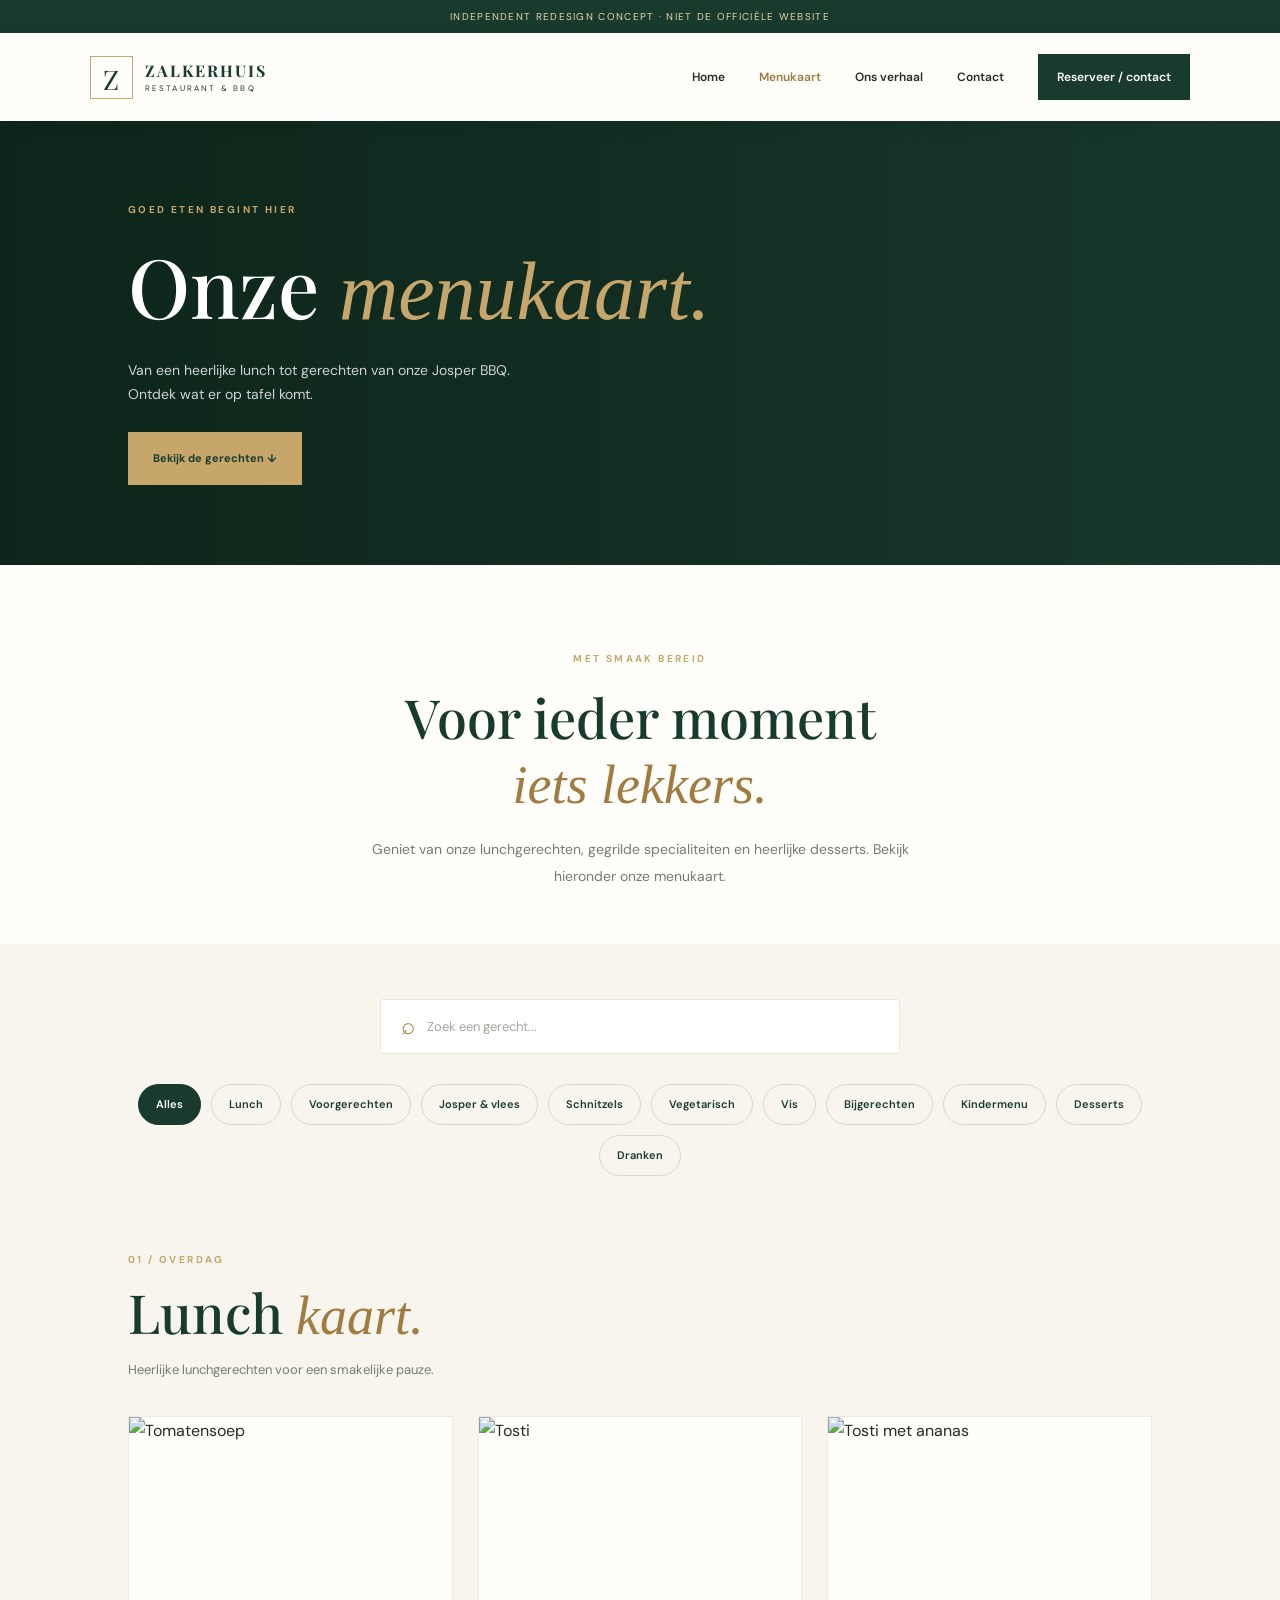
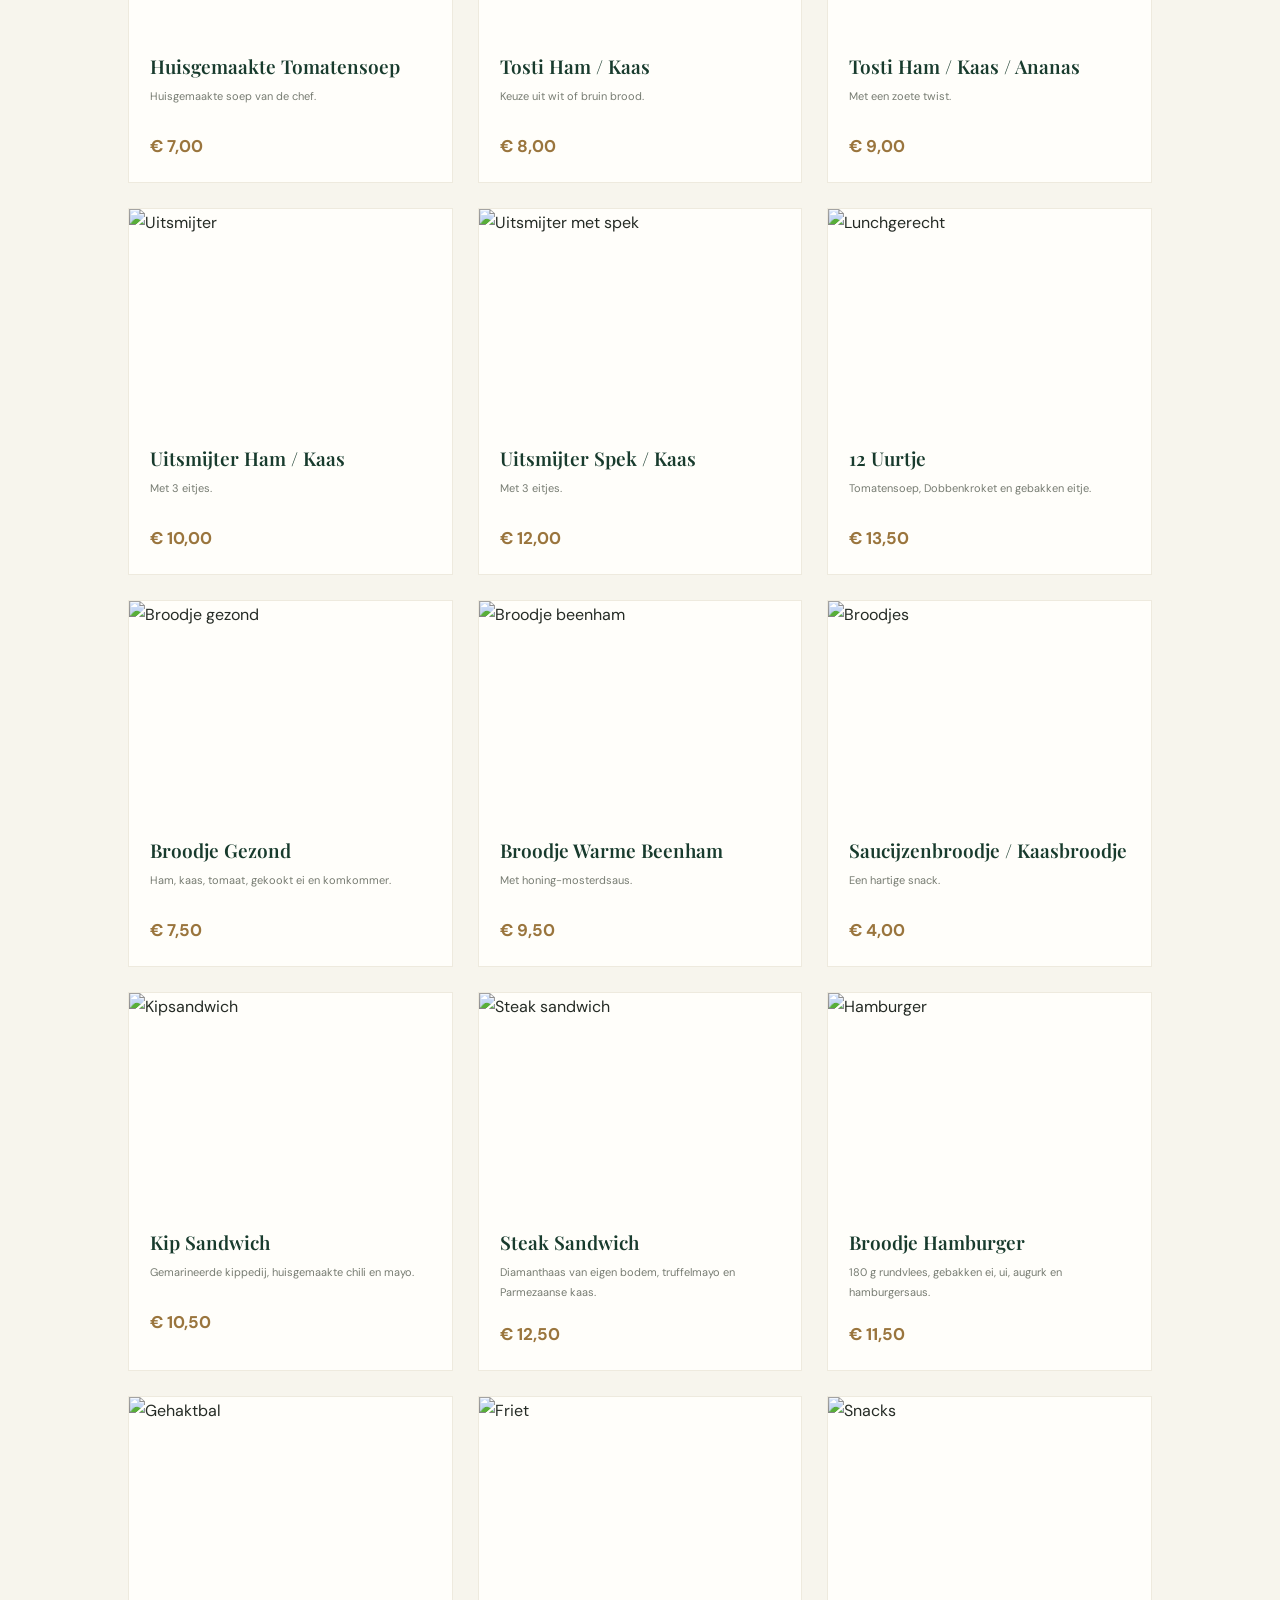
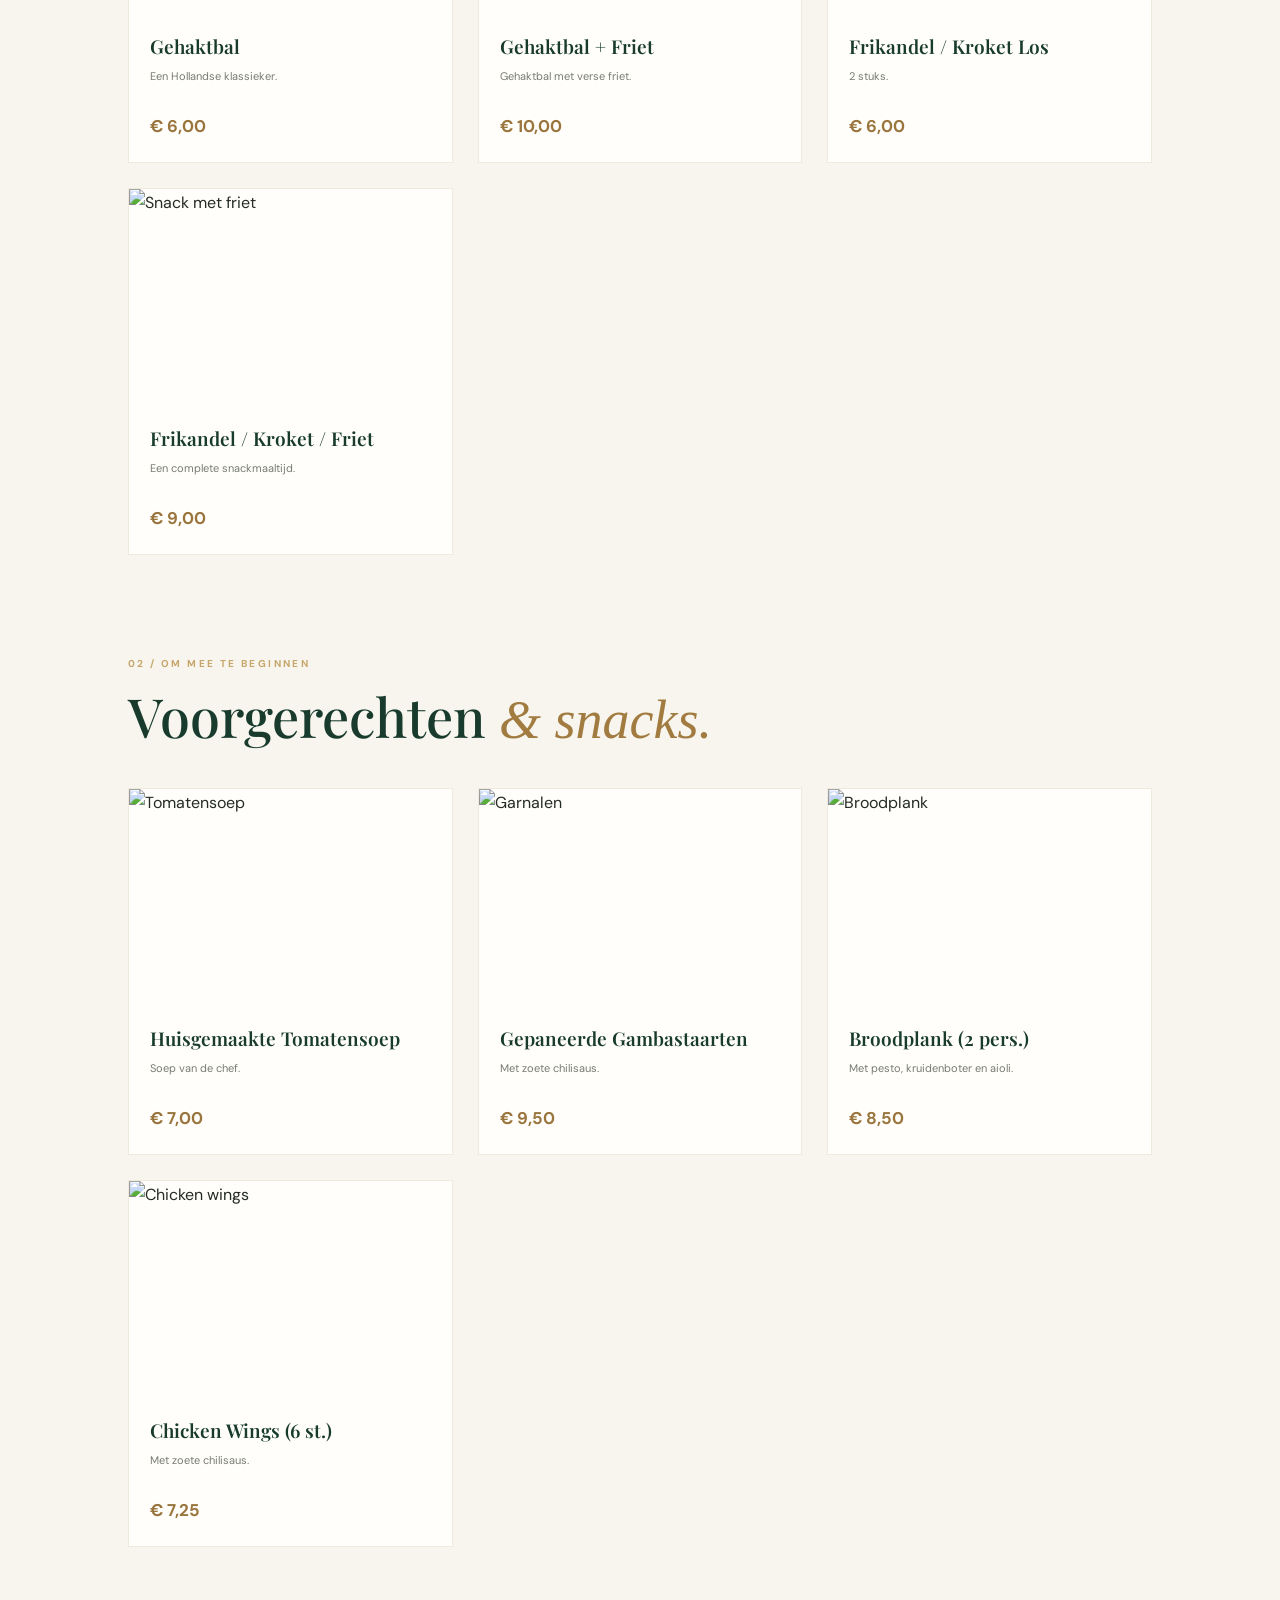
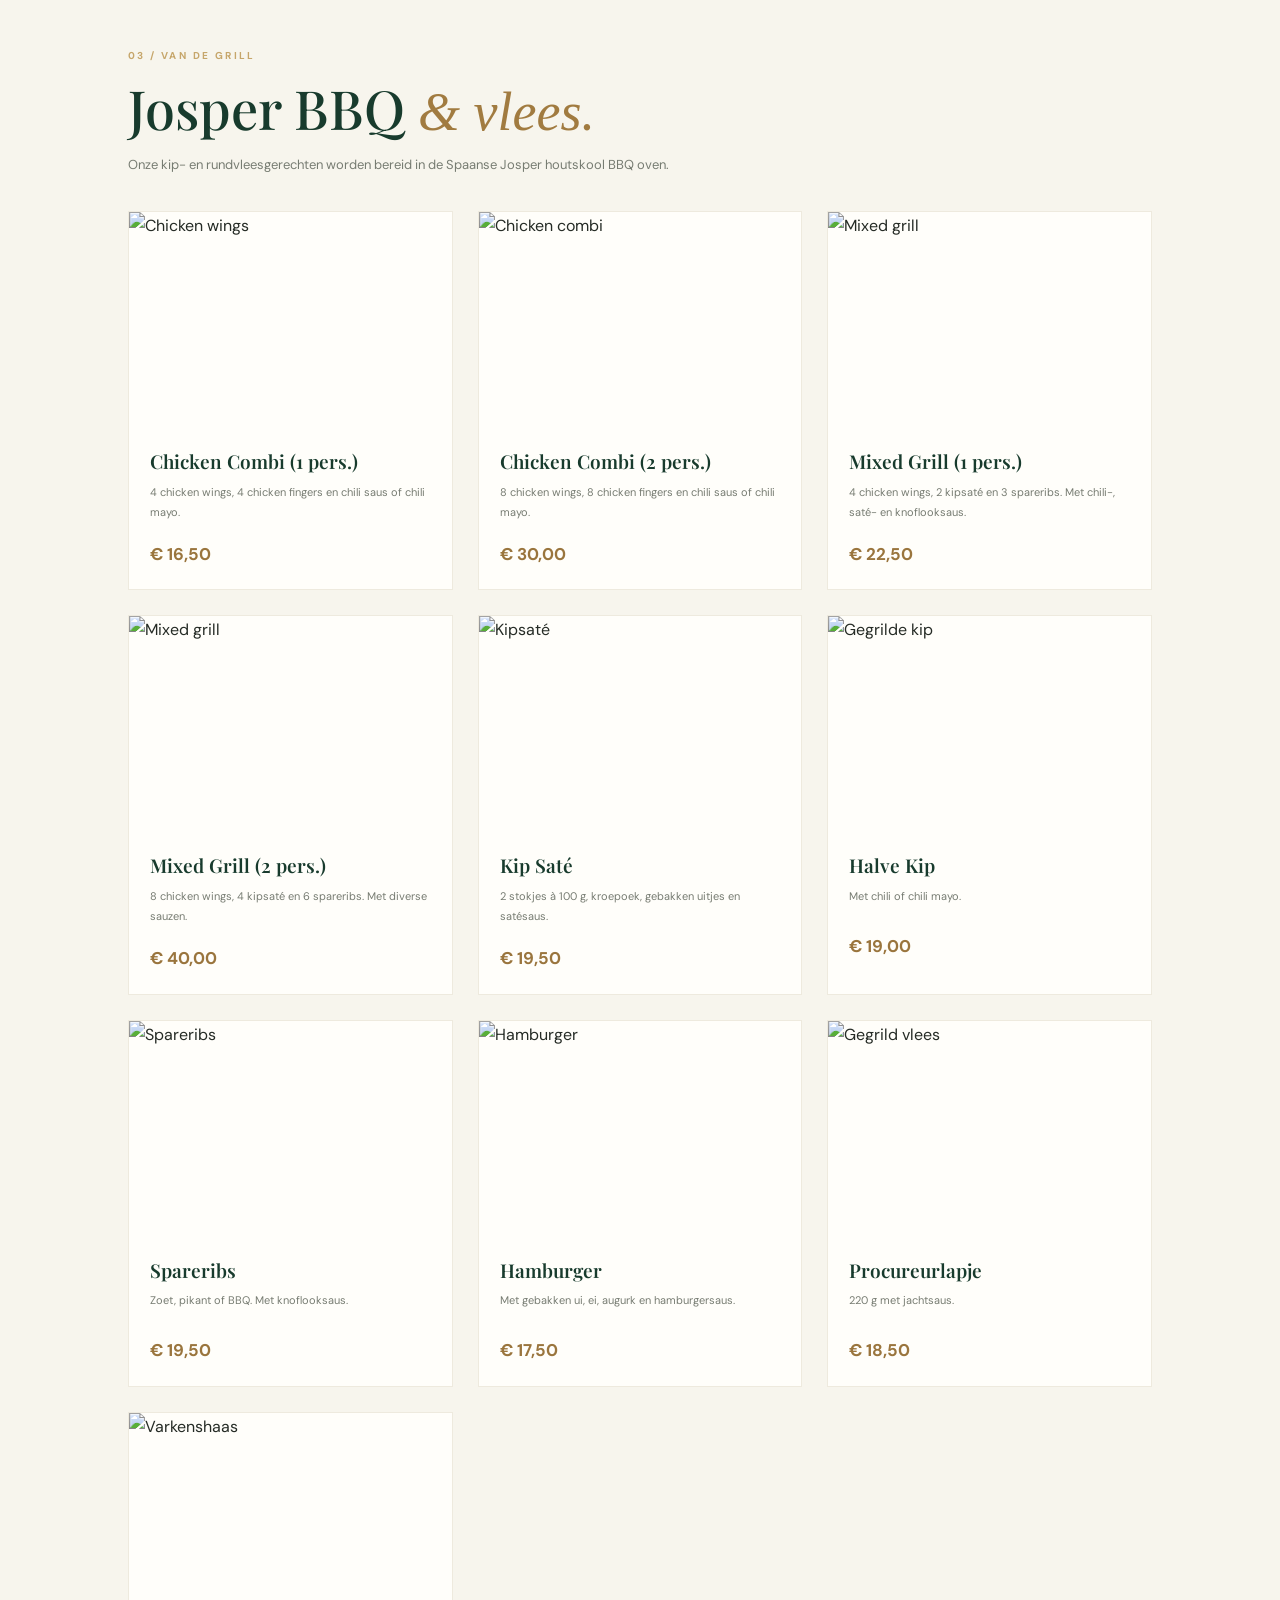
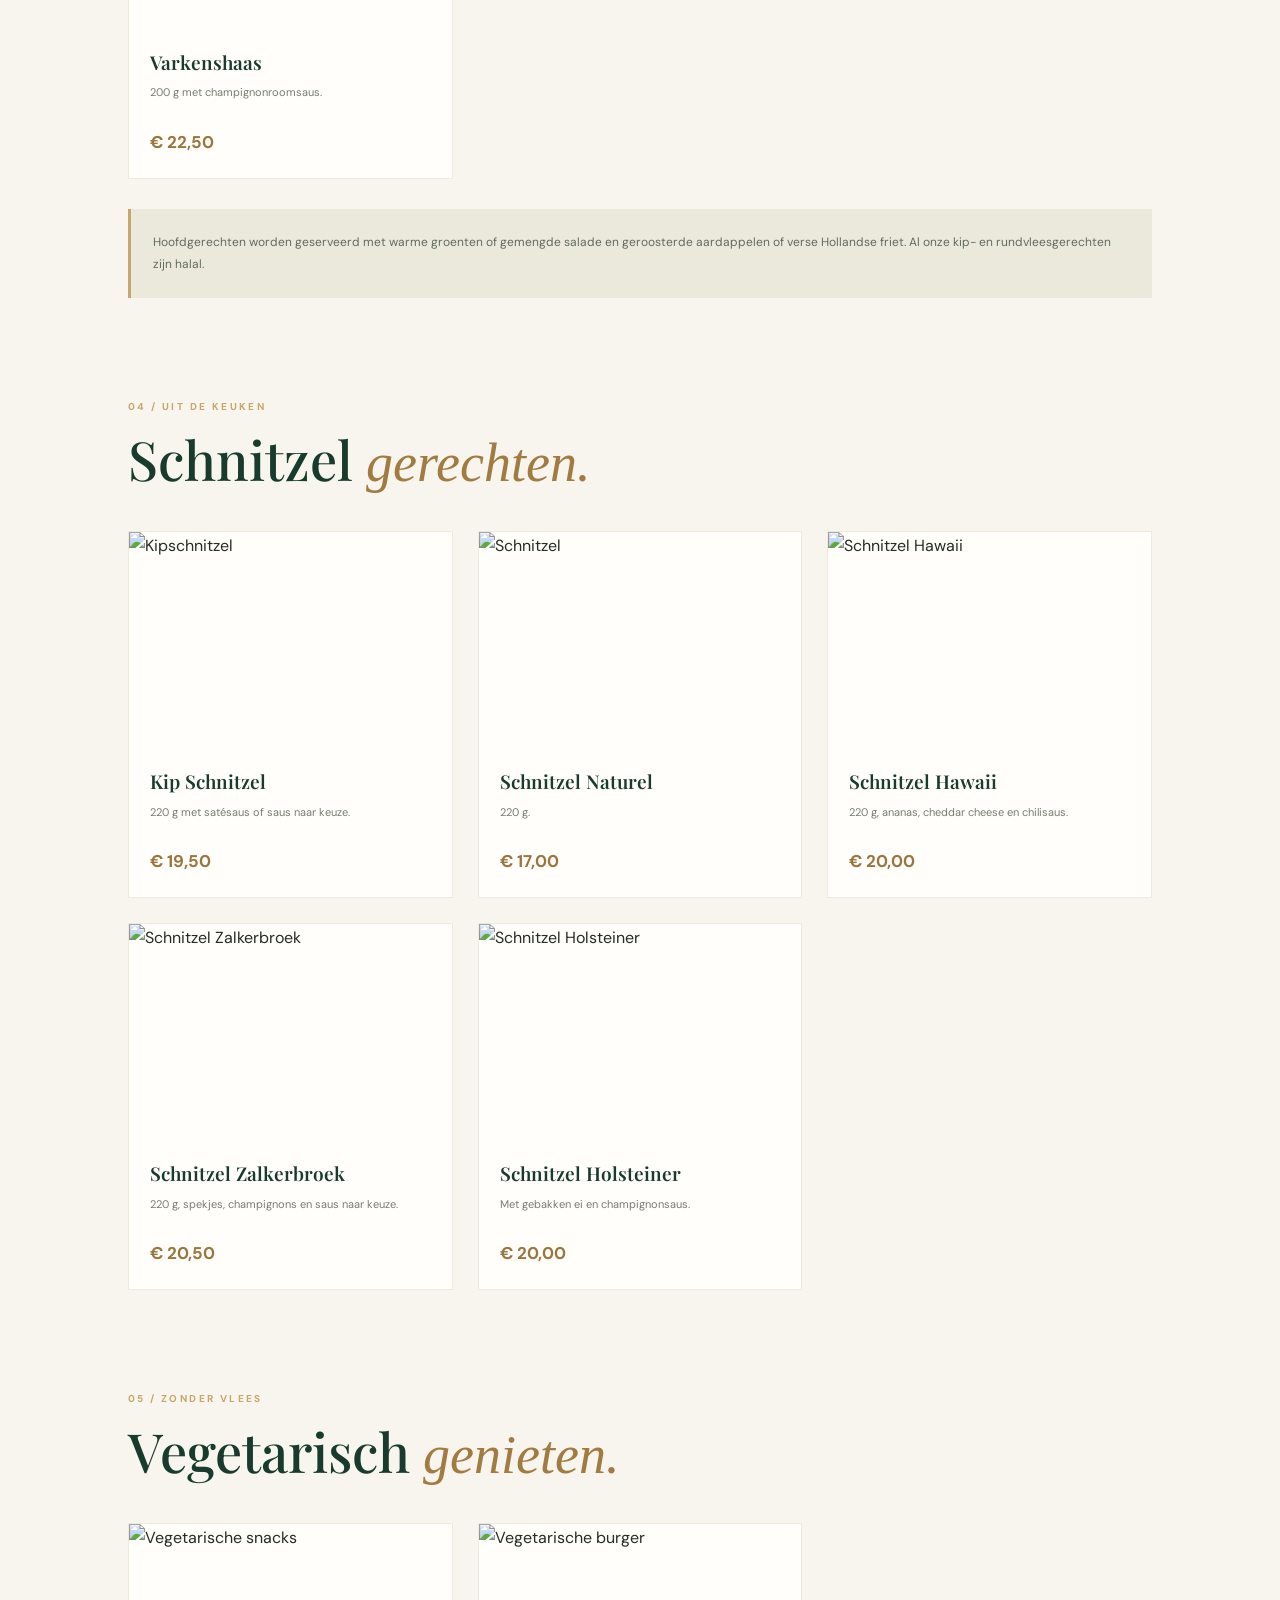
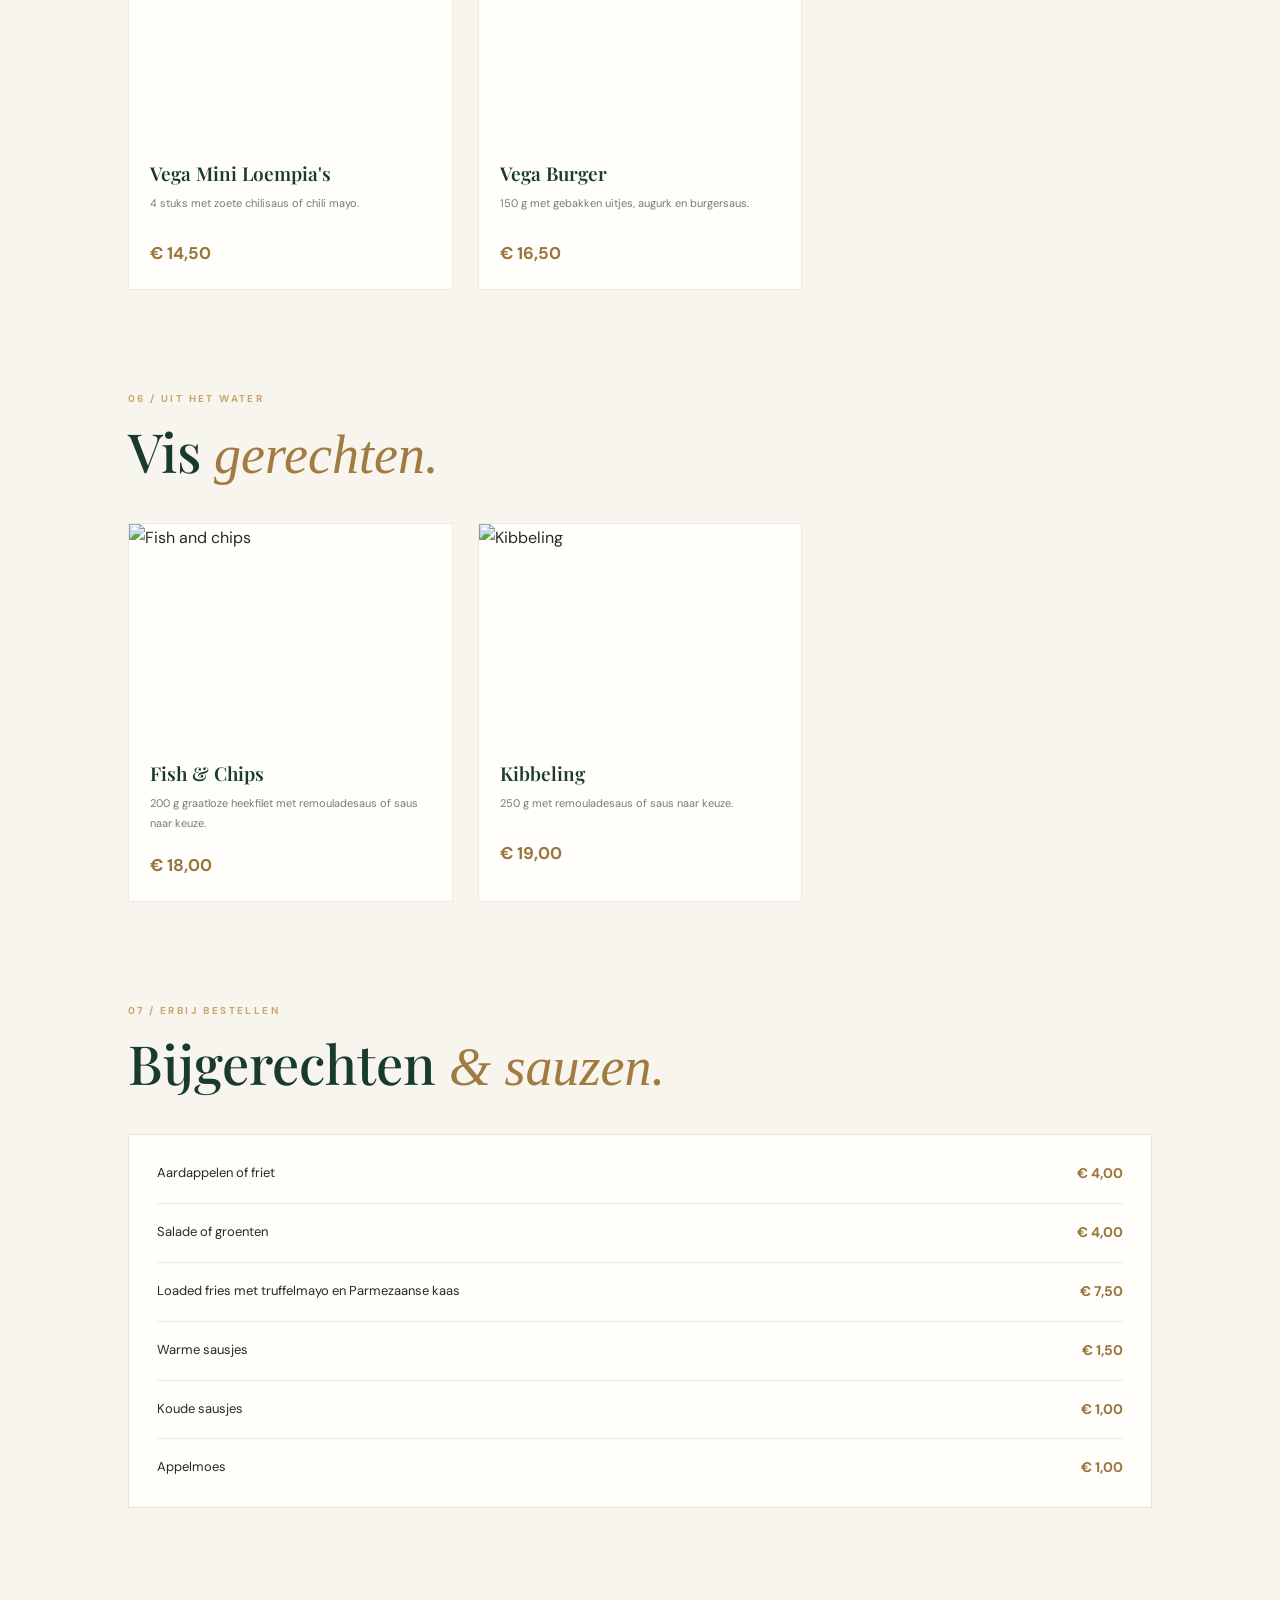
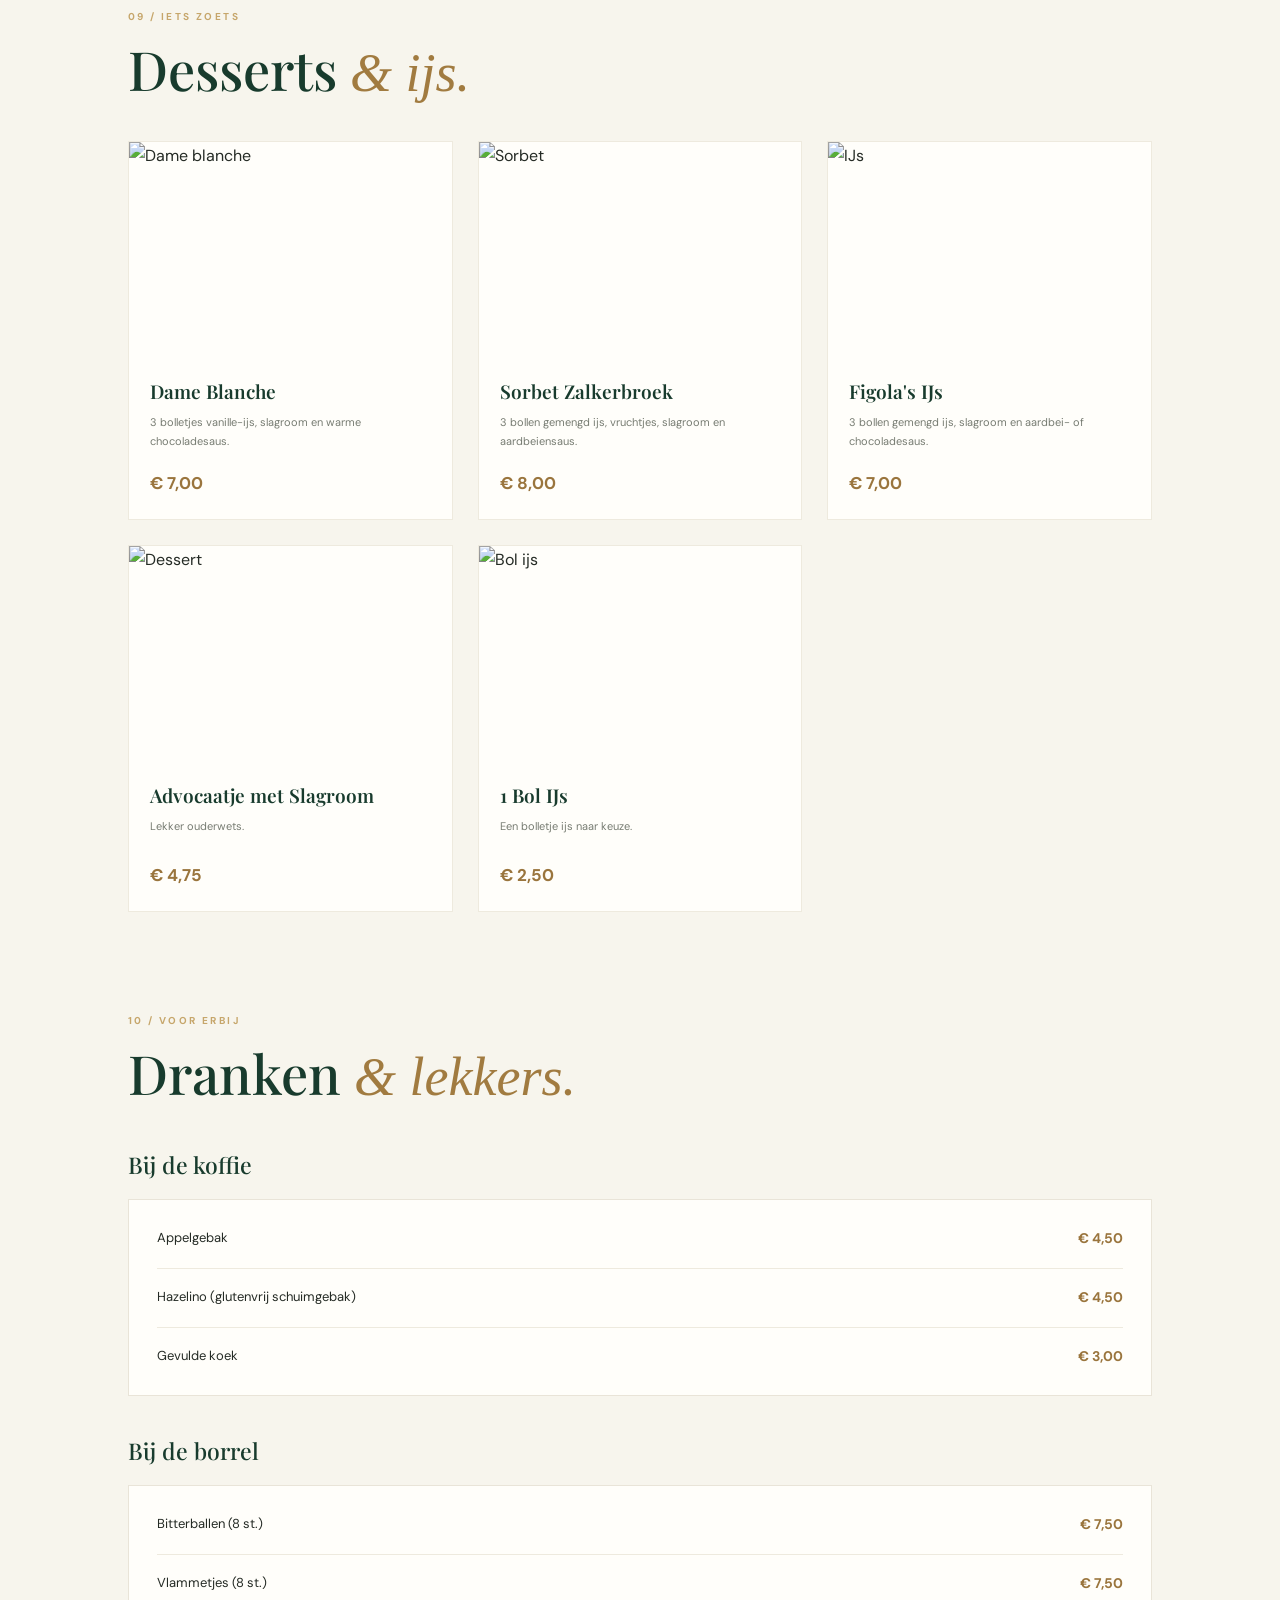
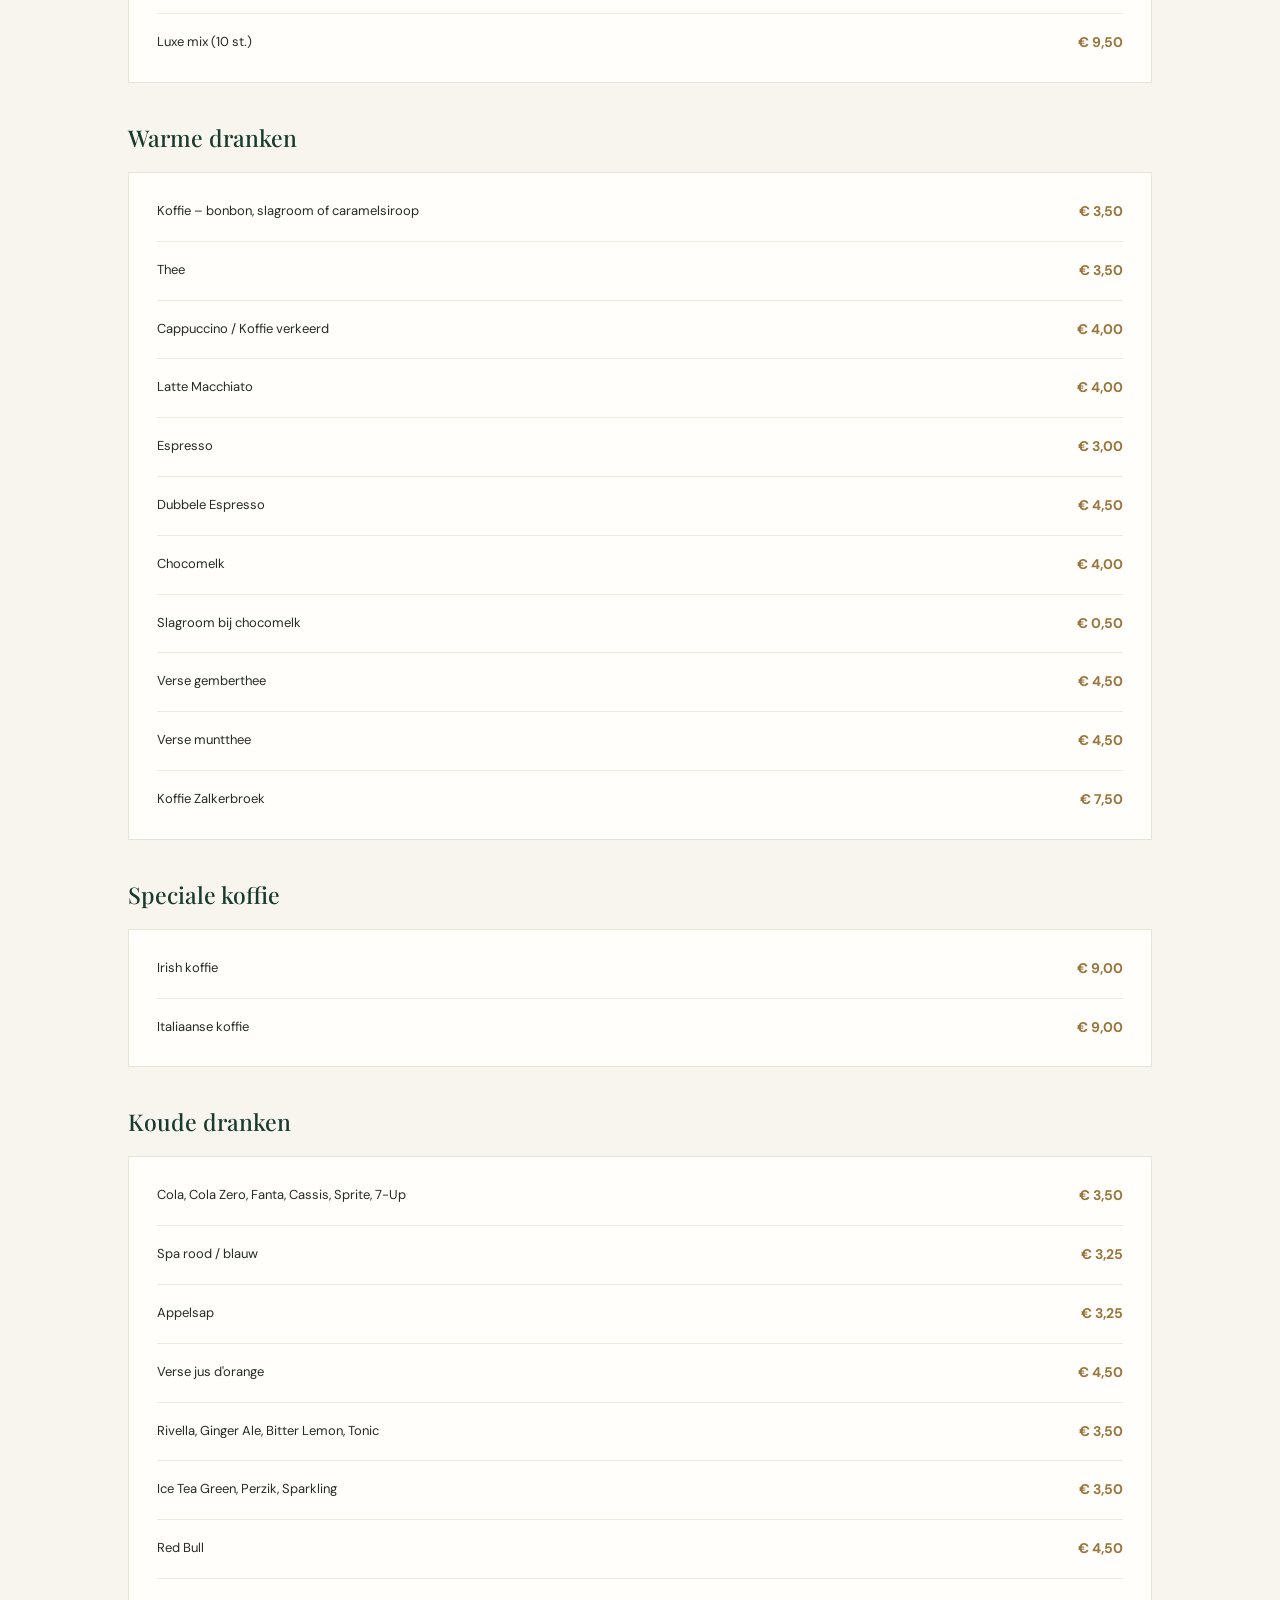
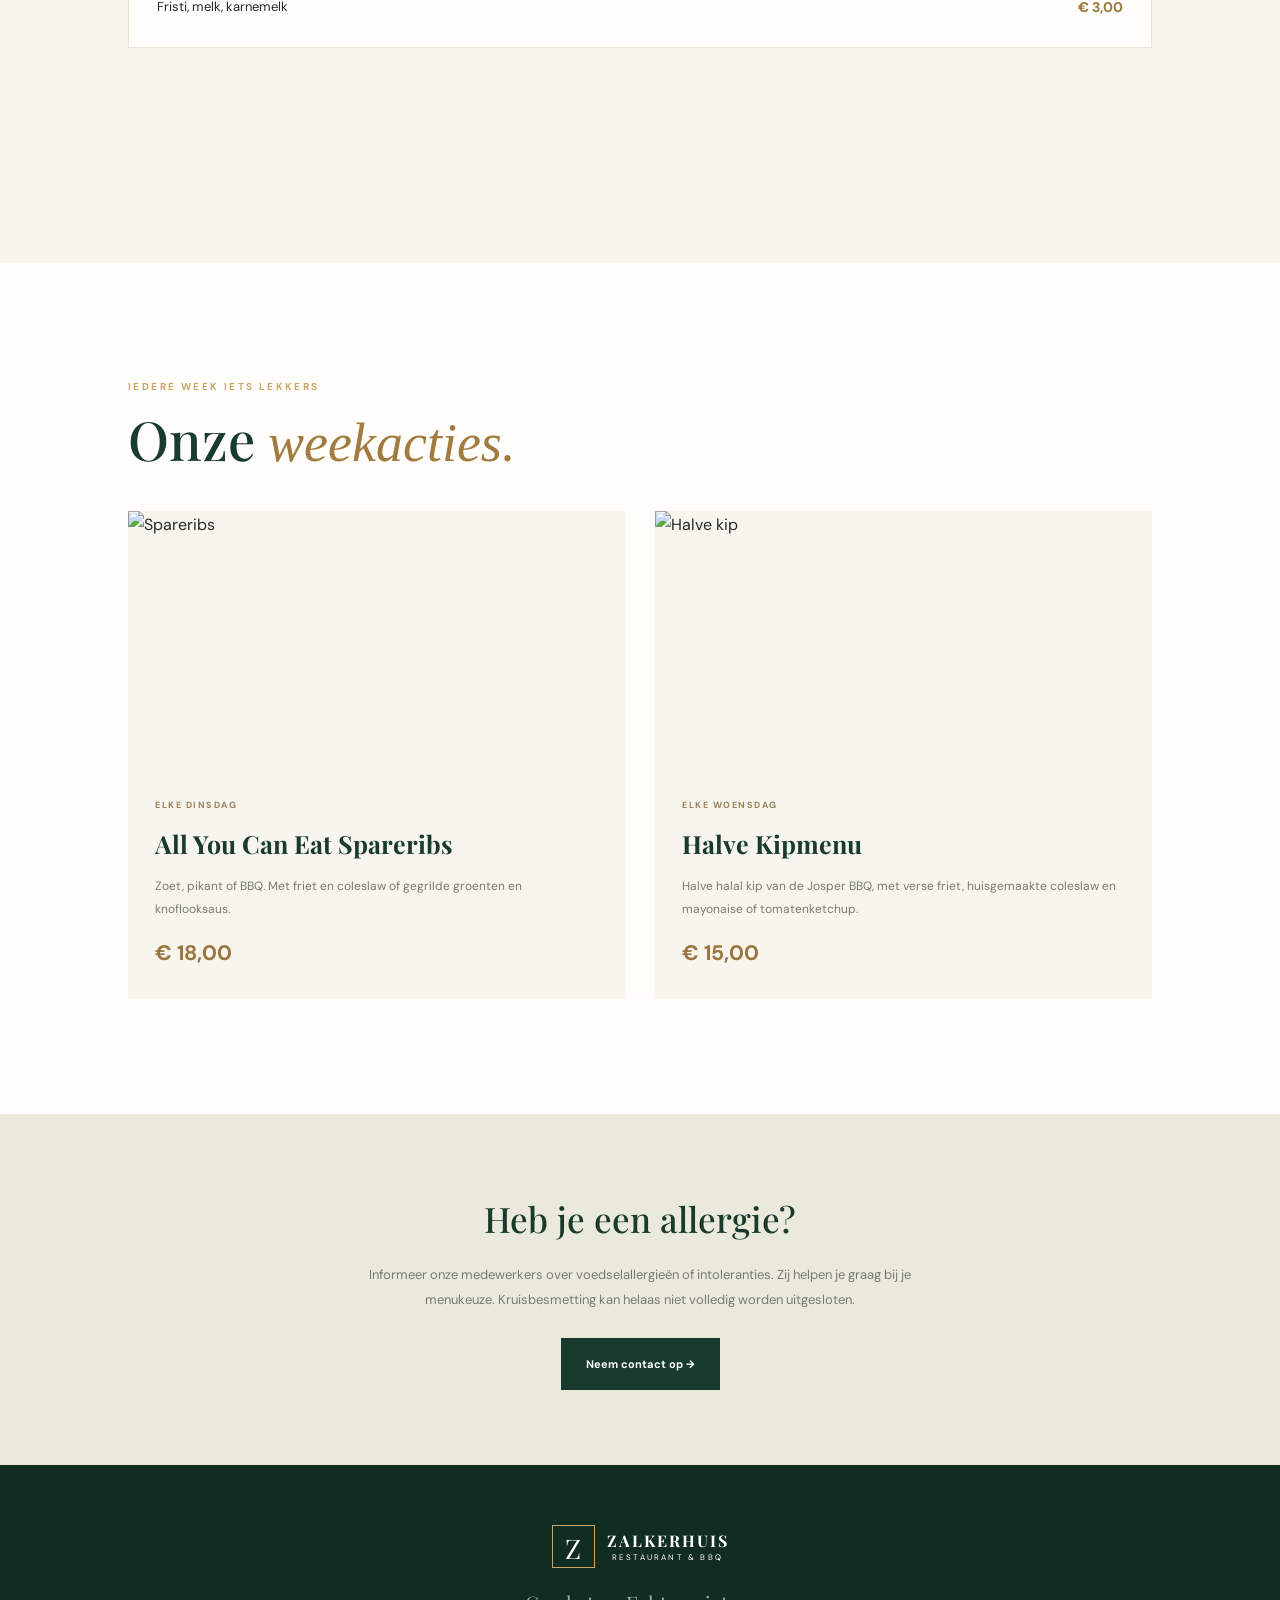
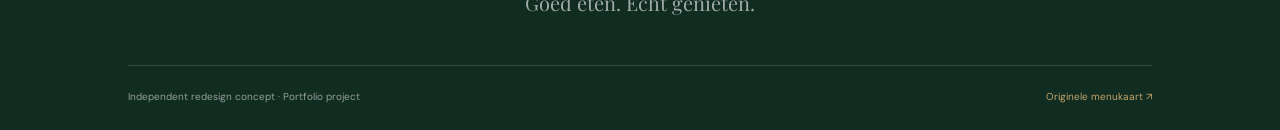
==== commit e4a3e179: "Update menu.html" ====
--- a/menu.html
+++ b/menu.html
@@ -1,4 +1,3 @@
-
 <!DOCTYPE html>
 <html lang="nl">
 <head>
@@ -96,6 +95,8 @@
           <button class="filter-btn" data-filter="schnitzel">Schnitzels</button>
           <button class="filter-btn" data-filter="vegetarian">Vegetarisch</button>
           <button class="filter-btn" data-filter="fish">Vis</button>
+          <button class="filter-btn" data-filter="sides">Bijgerechten</button>
+          <button class="filter-btn" data-filter="kids">Kindermenu</button>
           <button class="filter-btn" data-filter="dessert">Desserts</button>
           <button class="filter-btn" data-filter="drinks">Dranken</button>
         </div>
--- a/css/style.css
+++ b/css/style.css
@@ -991,3 +991,654 @@
     transition-duration: .01ms !important;
   }
 }
+
+/* =====================================
+   ZALKERHUIS - MENU PAGE DESIGN
+===================================== */
+
+/* MENU HERO */
+
+.menu-hero {
+  min-height: 430px;
+  position: relative;
+  display: flex;
+  align-items: center;
+  overflow: hidden;
+  background: var(--green);
+}
+
+.menu-hero-image {
+  position: absolute;
+  inset: 0;
+  background:
+    url("https://images.unsplash.com/photo-1544025162-d76694265947?w=1600&q=85")
+    center 50% / cover;
+}
+
+.menu-hero-overlay {
+  position: absolute;
+  inset: 0;
+  background: linear-gradient(
+    90deg,
+    rgba(12,35,24,.9),
+    rgba(12,35,24,.55),
+    rgba(12,35,24,.15)
+  );
+}
+
+.menu-hero-content {
+  position: relative;
+  z-index: 2;
+  max-width: 650px;
+  margin-left: 10%;
+  padding: 80px 0;
+  color: white;
+}
+
+.menu-hero-content h1 {
+  font-family: var(--serif);
+  font-size: clamp(52px, 7vw, 82px);
+  font-weight: 500;
+  line-height: 1.15;
+  margin: 20px 0;
+}
+
+.menu-hero-content h1 em {
+  color: var(--gold);
+}
+
+.menu-hero-content p {
+  max-width: 430px;
+  color: rgba(255,255,255,.8);
+  font-size: 14px;
+  margin-bottom: 25px;
+}
+
+/* MENU INTRO */
+
+.menu-intro {
+  text-align: center;
+  padding-top: 85px;
+  padding-bottom: 55px;
+}
+
+.menu-intro .section-label {
+  justify-content: center;
+}
+
+.menu-intro h2,
+.category-heading h2 {
+  font-family: var(--serif);
+  font-size: clamp(38px, 5vw, 54px);
+  font-weight: 500;
+  color: var(--green);
+  line-height: 1.2;
+  margin: 18px 0;
+}
+
+.menu-intro h2 em,
+.category-heading h2 em {
+  color: #a17b40;
+}
+
+.menu-intro p {
+  max-width: 550px;
+  margin: auto;
+  color: var(--muted);
+  font-size: 14px;
+  line-height: 1.9;
+}
+
+/* MENU MAIN */
+
+.menu-main {
+  background: var(--cream);
+  padding-top: 55px;
+}
+
+.menu-toolbar {
+  margin-bottom: 75px;
+}
+
+.menu-search {
+  max-width: 520px;
+  margin: 0 auto 30px;
+  display: flex;
+  align-items: center;
+  gap: 12px;
+  background: white;
+  border: 1px solid #e9e4d8;
+  padding: 0 20px;
+  height: 55px;
+  border-radius: 3px;
+}
+
+.menu-search span {
+  font-size: 24px;
+  color: #a17b40;
+}
+
+.menu-search input {
+  flex: 1;
+  width: 100%;
+  min-width: 0;
+  border: none;
+  outline: none;
+  background: transparent;
+  color: var(--green);
+  font-family: var(--sans);
+  font-size: 13px;
+}
+
+.menu-search input::placeholder {
+  color: #a5a69d;
+}
+
+.menu-filters {
+  display: flex;
+  justify-content: center;
+  flex-wrap: wrap;
+  gap: 10px;
+}
+
+.filter-btn {
+  border: 1px solid #d9d8cb;
+  background: transparent;
+  padding: 10px 17px;
+  border-radius: 30px;
+  color: var(--green);
+  font-size: 11px;
+  font-weight: 600;
+  cursor: pointer;
+  transition: .25s ease;
+}
+
+.filter-btn:hover,
+.filter-btn.active {
+  background: var(--green);
+  border-color: var(--green);
+  color: white;
+}
+
+/* CATEGORY */
+
+.menu-category {
+  margin-bottom: 100px;
+  scroll-margin-top: 110px;
+}
+
+.category-heading {
+  margin-bottom: 35px;
+}
+
+.category-heading .section-label {
+  margin-bottom: 12px;
+}
+
+.category-heading h2 {
+  margin: 10px 0;
+}
+
+.category-heading > p {
+  color: var(--muted);
+  font-size: 13px;
+  max-width: 600px;
+}
+
+/* FOOD CARDS */
+
+.menu-grid {
+  display: grid;
+  grid-template-columns: repeat(3, minmax(0, 1fr));
+  gap: 25px;
+}
+
+.menu-card {
+  background: var(--white);
+  overflow: hidden;
+  border: 1px solid #eeeade;
+  transition: transform .3s ease, box-shadow .3s ease;
+  min-width: 0;
+}
+
+.menu-card:hover {
+  transform: translateY(-6px);
+  box-shadow: 0 15px 35px rgba(24,59,45,.09);
+}
+
+.menu-card img {
+  width: 100%;
+  height: 215px;
+  object-fit: cover;
+  transition: transform .5s ease;
+}
+
+.menu-card:hover img {
+  transform: scale(1.045);
+}
+
+.menu-card-content {
+  padding: 21px;
+  display: flex;
+  flex-direction: column;
+  min-height: 150px;
+}
+
+.menu-card h3 {
+  font-family: var(--serif);
+  font-size: 19px;
+  font-weight: 600;
+  color: var(--green);
+  line-height: 1.4;
+  margin-bottom: 8px;
+}
+
+.menu-card p {
+  font-size: 11px;
+  color: var(--muted);
+  line-height: 1.8;
+  flex: 1;
+}
+
+.menu-card strong {
+  display: block;
+  margin-top: 17px;
+  color: #9a753d;
+  font-size: 17px;
+  font-weight: 700;
+}
+
+.menu-footnote {
+  background: #eae9dc;
+  padding: 22px;
+  margin-top: 30px;
+  color: #626b60;
+  font-size: 12px;
+  line-height: 1.9;
+  border-left: 3px solid var(--gold);
+}
+
+/* SIMPLE MENU LIST */
+
+.simple-menu-list {
+  background: var(--white);
+  padding: 10px 28px;
+  border: 1px solid #e9e4d8;
+}
+
+.simple-menu-list > div {
+  display: flex;
+  justify-content: space-between;
+  align-items: flex-start;
+  gap: 20px;
+  padding: 17px 0;
+  border-bottom: 1px solid #eeeade;
+  font-size: 13px;
+  color: var(--text);
+}
+
+.simple-menu-list > div:last-child {
+  border-bottom: none;
+}
+
+.simple-menu-list strong {
+  color: #9a753d;
+  white-space: nowrap;
+  font-size: 14px;
+}
+
+.drink-subheading {
+  font-family: var(--serif);
+  font-size: 23px;
+  font-weight: 500;
+  color: var(--green);
+  margin: 35px 0 15px;
+}
+
+/* KIDS MENU */
+
+.kids-menu {
+  display: grid;
+  grid-template-columns: 1fr 1fr;
+  background: var(--white);
+  border: 1px solid #e9e4d8;
+}
+
+.kids-menu img {
+  width: 100%;
+  height: 100%;
+  min-height: 270px;
+  object-fit: cover;
+}
+
+.kids-menu > div {
+  padding: 35px;
+  align-self: center;
+}
+
+.kids-menu h3 {
+  font-family: var(--serif);
+  font-size: 27px;
+  color: var(--green);
+  margin-bottom: 12px;
+}
+
+.kids-menu p {
+  color: var(--muted);
+  font-size: 13px;
+  line-height: 1.9;
+}
+
+.kids-menu strong {
+  display: block;
+  color: #9a753d;
+  font-size: 19px;
+  margin-top: 20px;
+}
+
+/* WEEKLY SPECIALS */
+
+.specials {
+  background: var(--white);
+}
+
+.specials .category-heading {
+  margin-bottom: 35px;
+}
+
+.special-grid {
+  display: grid;
+  grid-template-columns: repeat(2, minmax(0, 1fr));
+  gap: 30px;
+}
+
+.special-card {
+  background: var(--cream);
+  overflow: hidden;
+}
+
+.special-card img {
+  width: 100%;
+  height: 260px;
+  object-fit: cover;
+}
+
+.special-card > div {
+  padding: 27px;
+}
+
+.special-card h3 {
+  font-family: var(--serif);
+  font-size: 25px;
+  color: var(--green);
+  margin: 10px 0;
+}
+
+.special-card p {
+  color: var(--muted);
+  font-size: 12px;
+  line-height: 1.9;
+}
+
+.special-card strong {
+  display: block;
+  color: #9a753d;
+  font-size: 21px;
+  margin-top: 15px;
+}
+
+/* MENU NOTICE */
+
+.menu-notice {
+  text-align: center;
+  padding: 75px 7%;
+  background: #eae9dc;
+}
+
+.menu-notice h2 {
+  font-family: var(--serif);
+  color: var(--green);
+  font-size: 35px;
+  font-weight: 500;
+}
+
+.menu-notice p {
+  max-width: 570px;
+  margin: 15px auto 25px;
+  color: var(--muted);
+  font-size: 13px;
+  line-height: 1.9;
+}
+
+.menu-notice .button {
+  width: auto;
+}
+
+/* SEARCH EMPTY STATE */
+
+.no-menu-results {
+  grid-column: 1 / -1;
+  padding: 45px 20px;
+  text-align: center;
+  background: var(--white);
+  color: var(--muted);
+  font-size: 14px;
+}
+
+/* MOBILE MENU DESIGN */
+
+@media (max-width: 900px) {
+  .menu-grid {
+    grid-template-columns: repeat(2, minmax(0, 1fr));
+  }
+
+  .menu-card img {
+    height: 200px;
+  }
+}
+
+@media (max-width: 700px) {
+
+  .menu-hero {
+    min-height: 390px;
+  }
+
+  .menu-hero-image {
+    background-position: 58% center;
+  }
+
+  .menu-hero-content {
+    margin: 0 7%;
+    padding: 65px 0;
+    max-width: 90%;
+  }
+
+  .menu-hero-content h1 {
+    font-size: clamp(46px, 12vw, 62px);
+  }
+
+  .menu-hero-content p {
+    font-size: 12px;
+  }
+
+  .menu-intro {
+    padding: 65px 7% 40px;
+  }
+
+  .menu-intro h2 {
+    font-size: 40px;
+  }
+
+  .menu-main {
+    padding: 35px 6% 55px;
+  }
+
+  .menu-toolbar {
+    margin-bottom: 55px;
+  }
+
+  .menu-search {
+    height: 52px;
+    margin-bottom: 22px;
+  }
+
+  .menu-filters {
+    justify-content: flex-start;
+    flex-wrap: nowrap;
+    overflow-x: auto;
+    padding: 5px 0 13px;
+    scrollbar-width: thin;
+    scrollbar-color: var(--gold) transparent;
+    -webkit-overflow-scrolling: touch;
+  }
+
+  .filter-btn {
+    flex-shrink: 0;
+    min-height: 40px;
+    padding: 10px 16px;
+  }
+
+  .menu-category {
+    margin-bottom: 70px;
+    scroll-margin-top: 85px;
+  }
+
+  .category-heading h2 {
+    font-size: 37px;
+  }
+
+  .category-heading > p {
+    font-size: 12px;
+  }
+
+  .menu-grid {
+    grid-template-columns: repeat(2, minmax(0, 1fr));
+    gap: 12px;
+  }
+
+  .menu-card {
+    min-width: 0;
+  }
+
+  .menu-card img {
+    height: 145px;
+  }
+
+  .menu-card-content {
+    padding: 13px 11px 16px;
+    min-height: 155px;
+  }
+
+  .menu-card h3 {
+    font-size: 15px;
+    line-height: 1.35;
+  }
+
+  .menu-card p {
+    font-size: 10px;
+    line-height: 1.6;
+  }
+
+  .menu-card strong {
+    font-size: 14px;
+    margin-top: 12px;
+  }
+
+  .menu-footnote {
+    font-size: 11px;
+    padding: 16px;
+  }
+
+  .simple-menu-list {
+    padding: 7px 15px;
+  }
+
+  .simple-menu-list > div {
+    font-size: 11px;
+    gap: 12px;
+    padding: 14px 0;
+  }
+
+  .simple-menu-list strong {
+    font-size: 12px;
+  }
+
+  .drink-subheading {
+    font-size: 21px;
+  }
+
+  .kids-menu {
+    grid-template-columns: 1fr;
+  }
+
+  .kids-menu img {
+    height: 220px;
+    min-height: 0;
+  }
+
+  .kids-menu > div {
+    padding: 23px;
+  }
+
+  .specials {
+    padding: 65px 6%;
+  }
+
+  .special-grid {
+    grid-template-columns: 1fr;
+    gap: 22px;
+  }
+
+  .special-card img {
+    height: 220px;
+  }
+
+  .special-card > div {
+    padding: 22px;
+  }
+
+  .special-card h3 {
+    font-size: 23px;
+  }
+
+  .menu-notice {
+    padding: 60px 7%;
+  }
+
+  .menu-notice h2 {
+    font-size: 30px;
+  }
+
+  .menu-notice .button {
+    width: 100%;
+  }
+}
+
+/* EXTRA SMALL PHONES */
+
+@media (max-width: 360px) {
+  .menu-grid {
+    grid-template-columns: 1fr;
+  }
+
+  .menu-card img {
+    height: 210px;
+  }
+
+  .menu-card-content {
+    min-height: 140px;
+    padding: 18px;
+  }
+
+  .menu-card h3 {
+    font-size: 18px;
+  }
+
+  .menu-card p {
+    font-size: 12px;
+  }
+
+  .menu-card strong {
+    font-size: 16px;
+  }
+}
